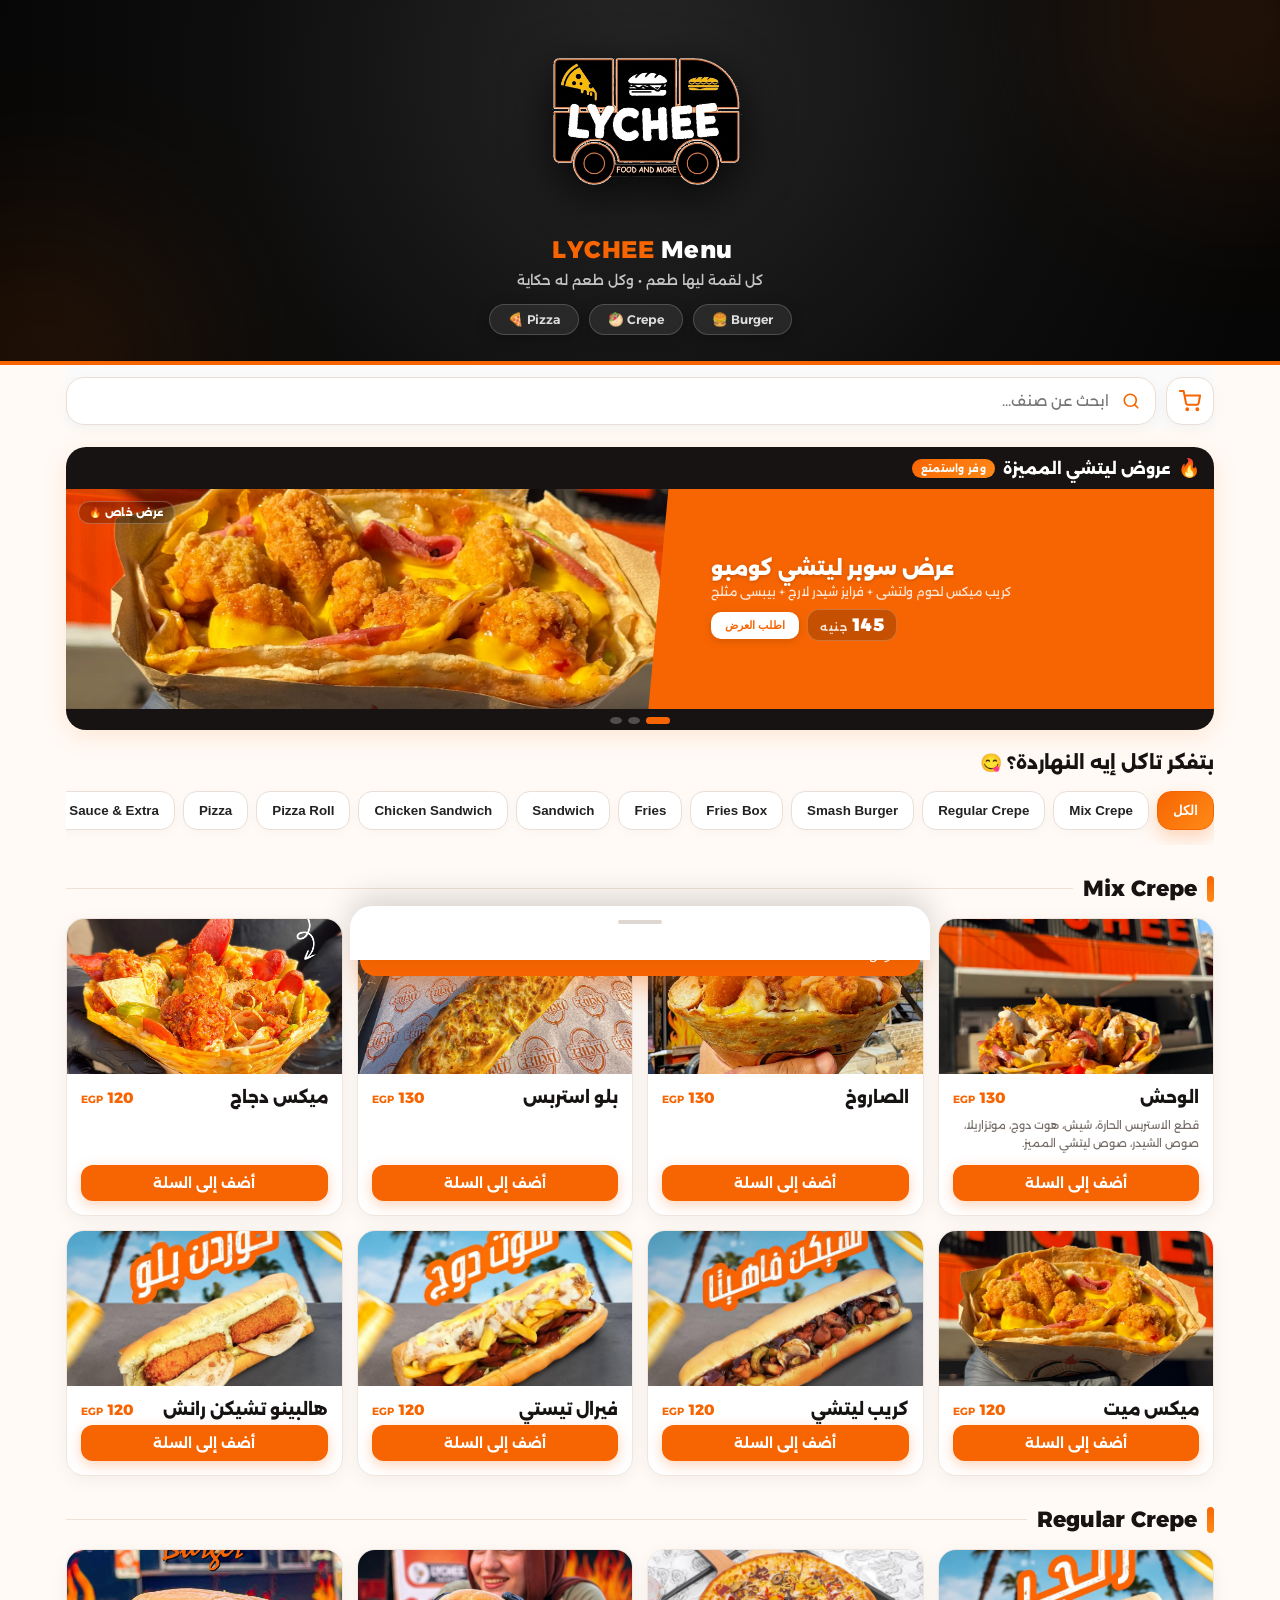
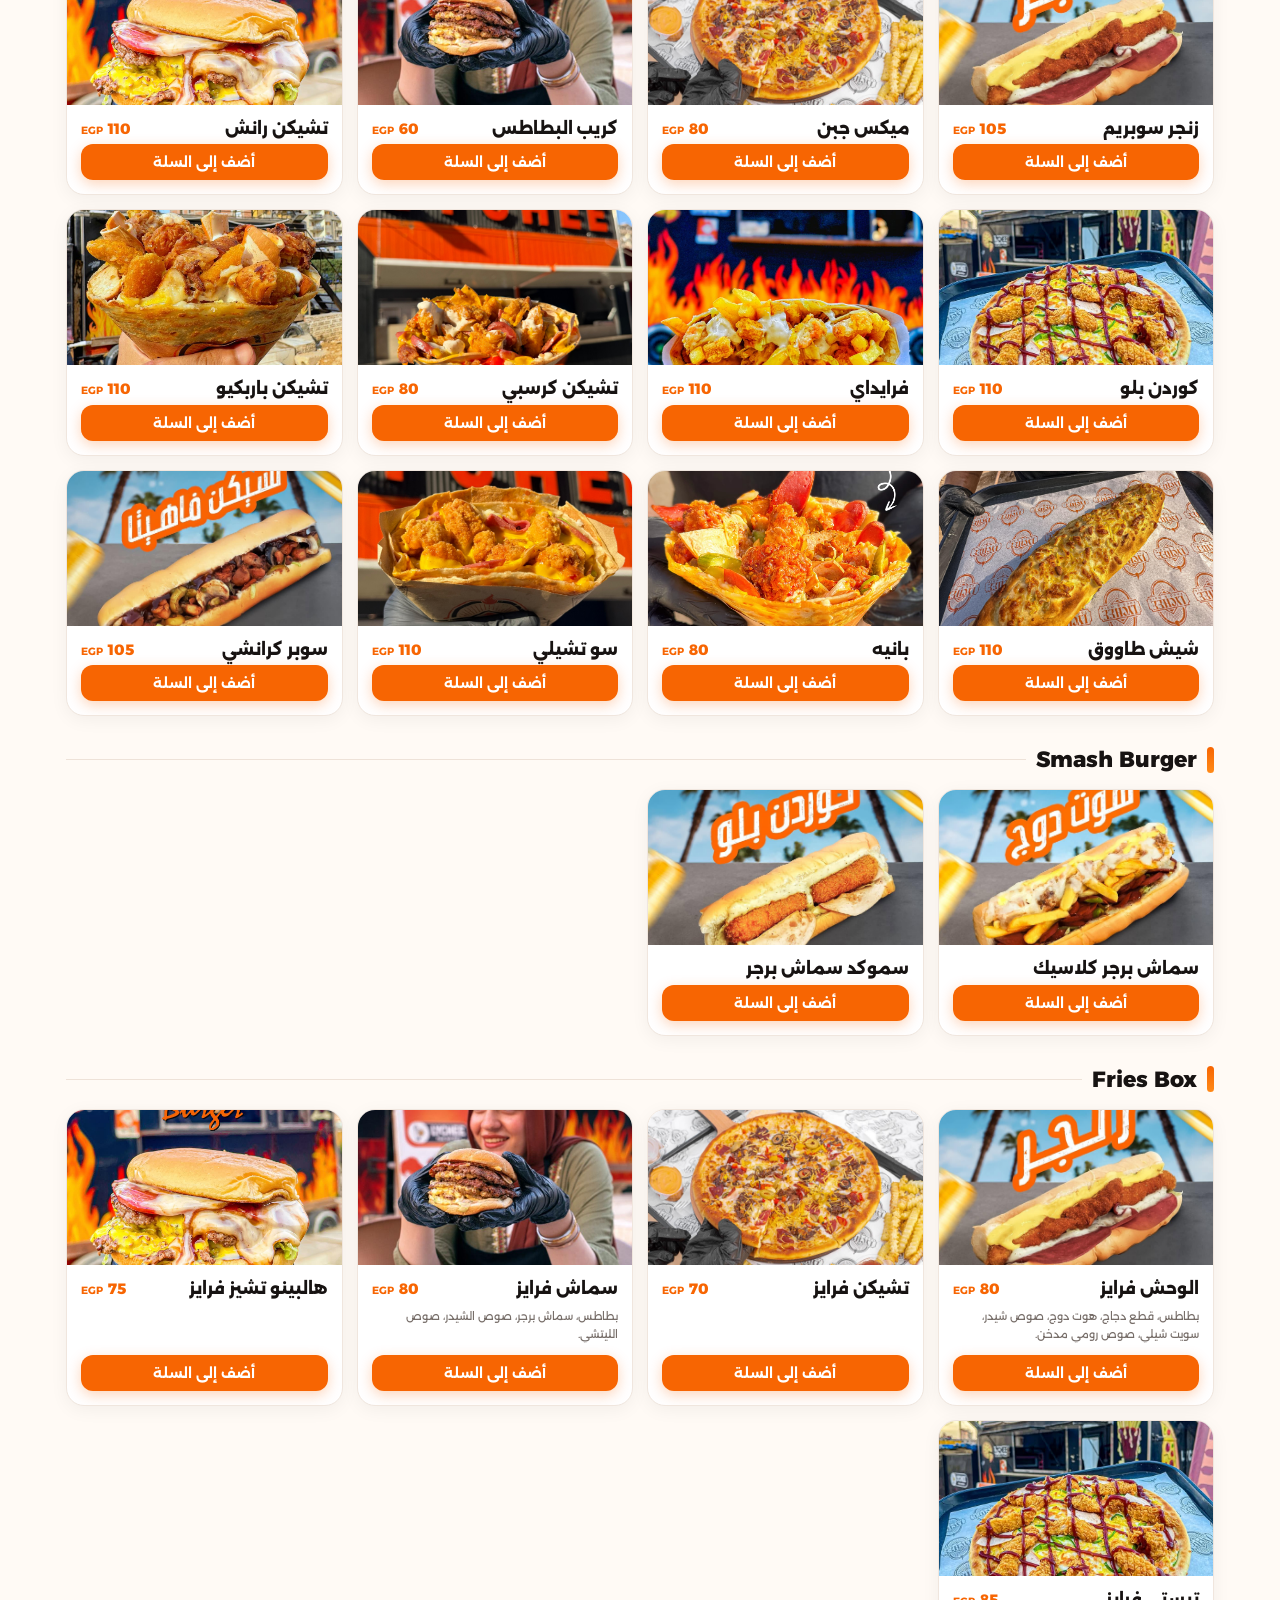
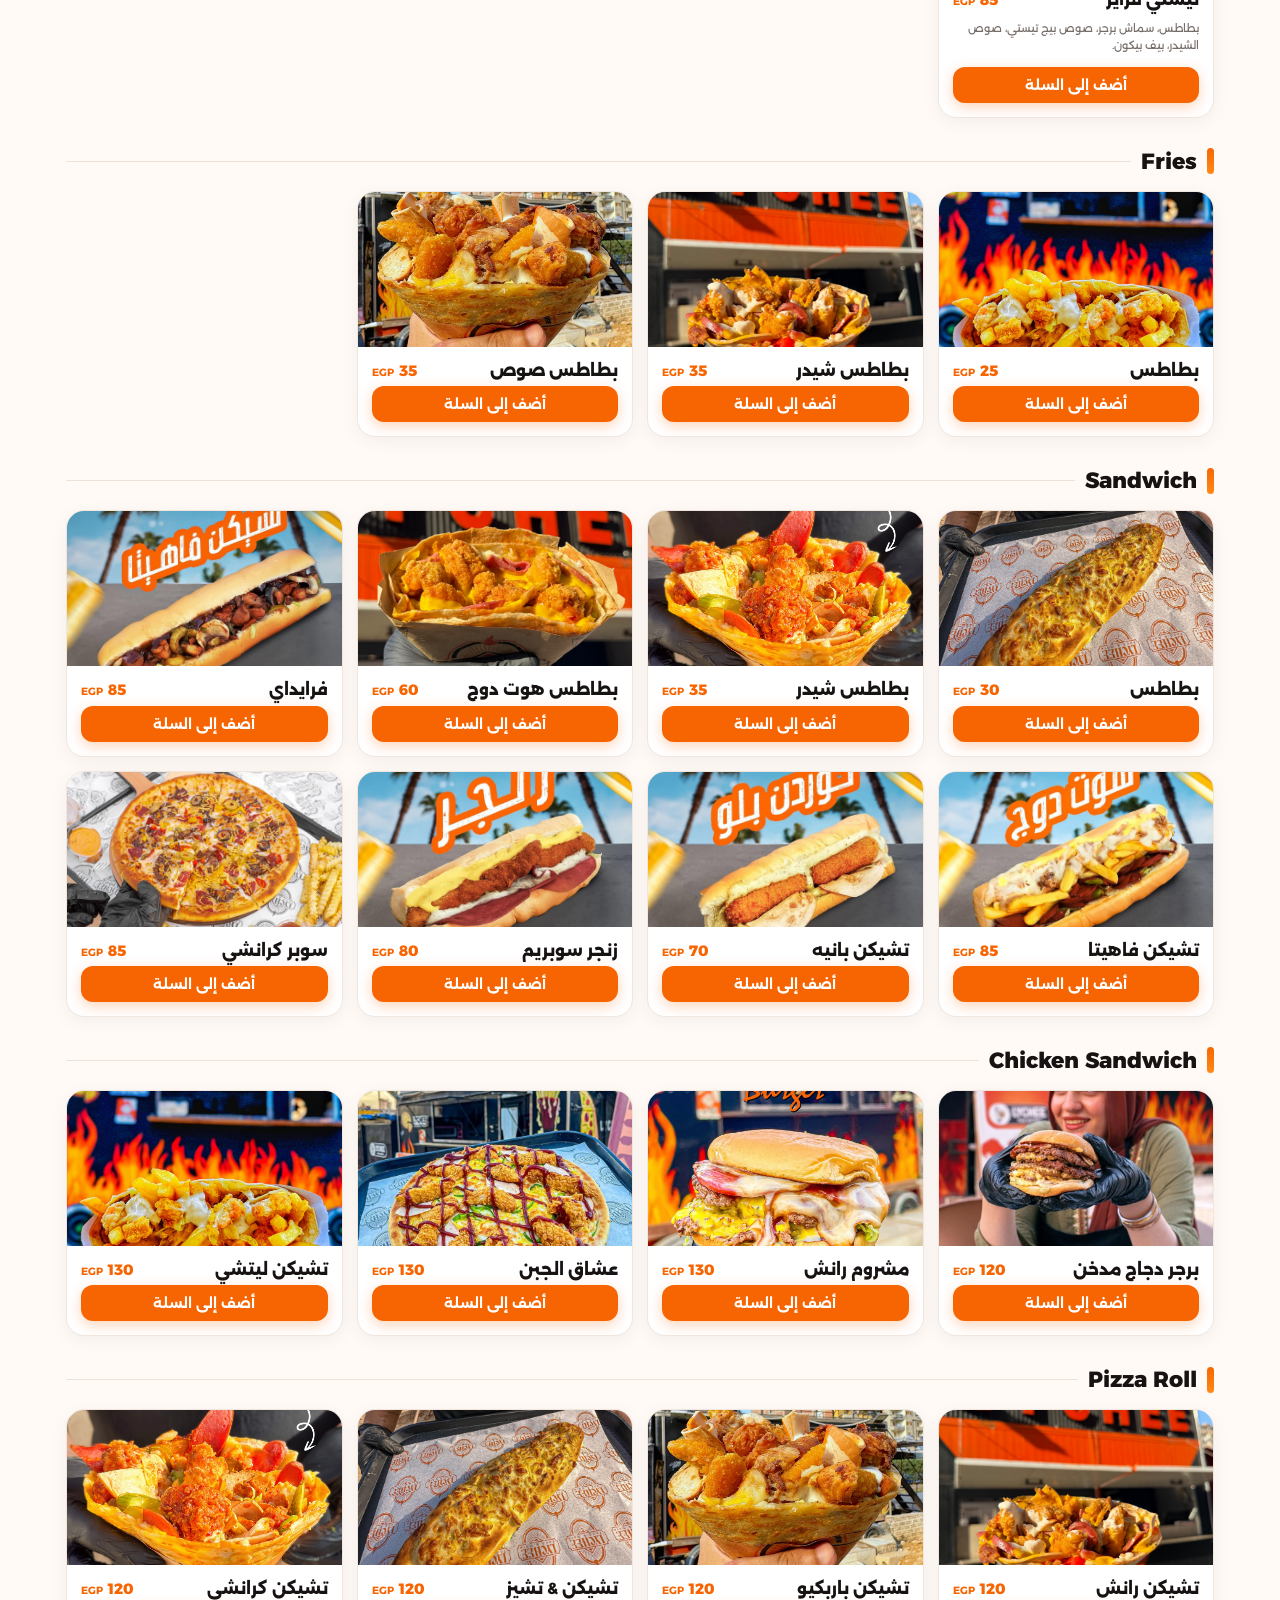
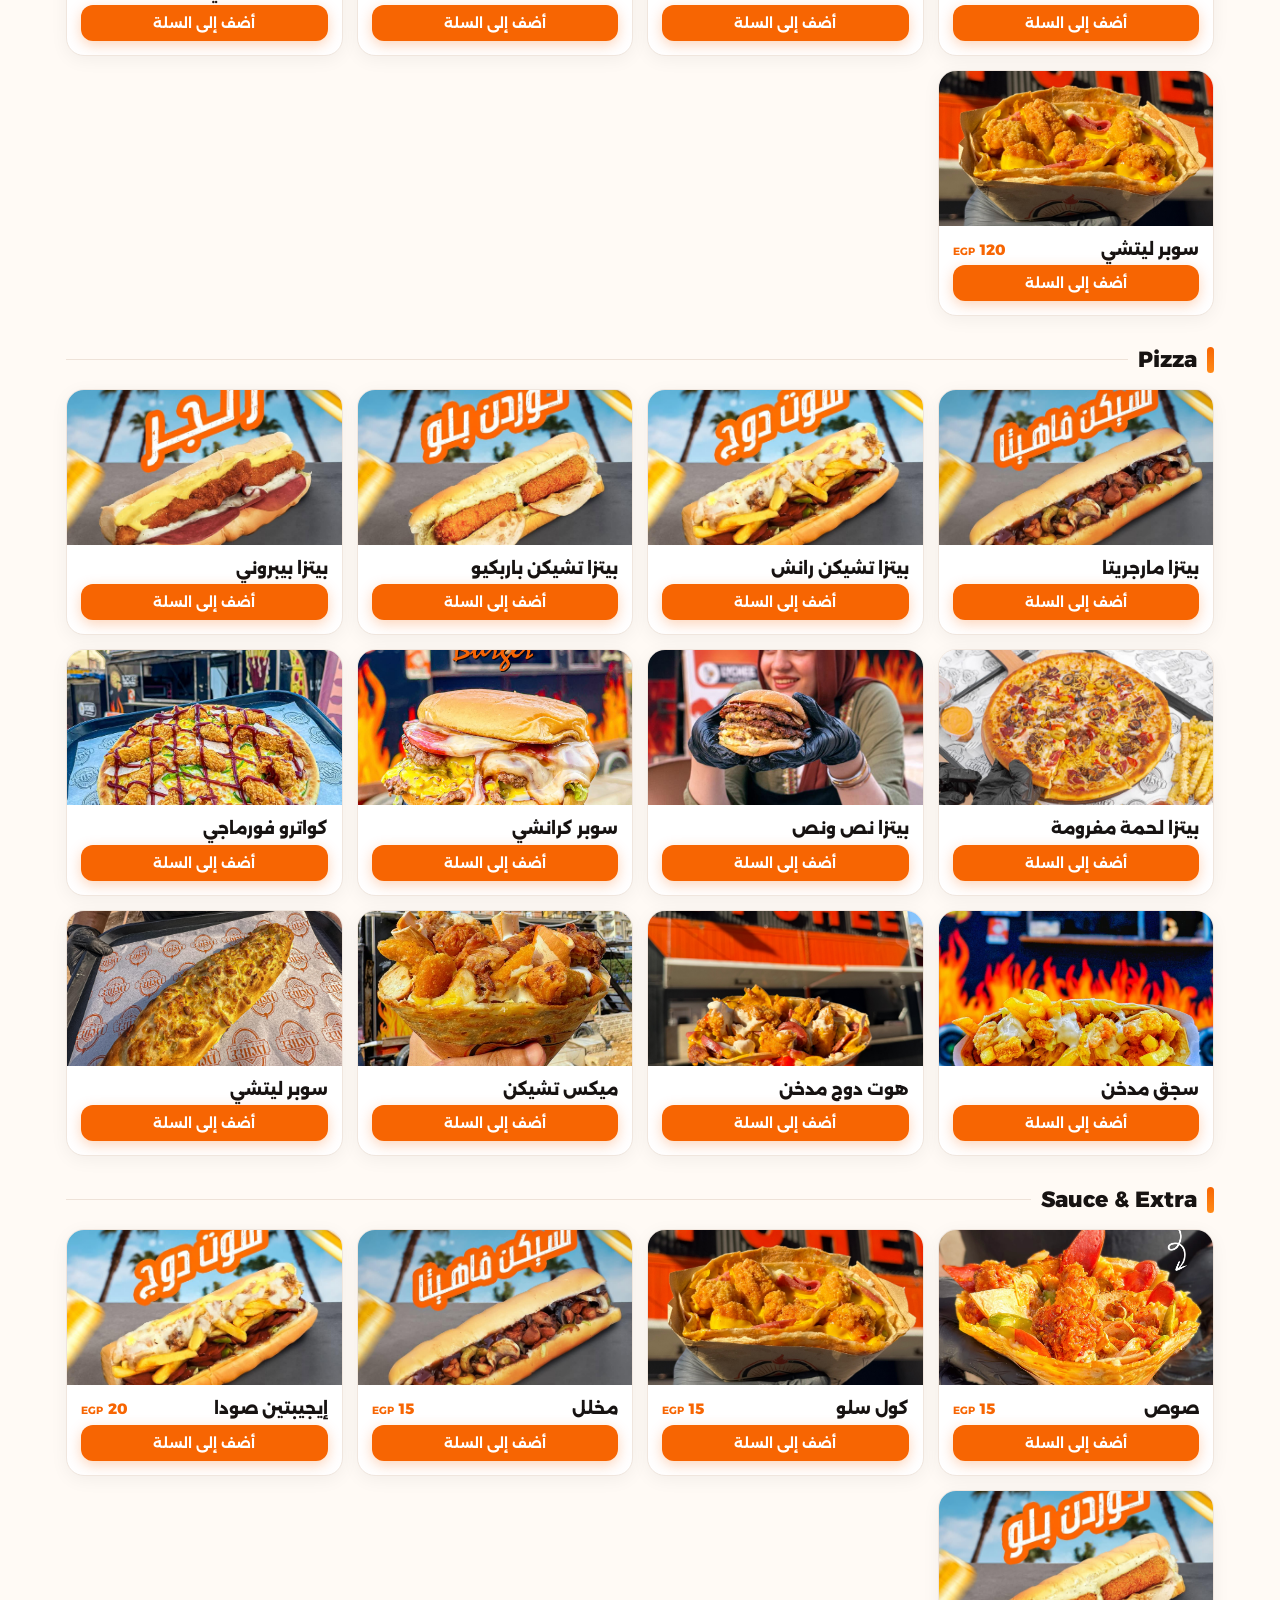
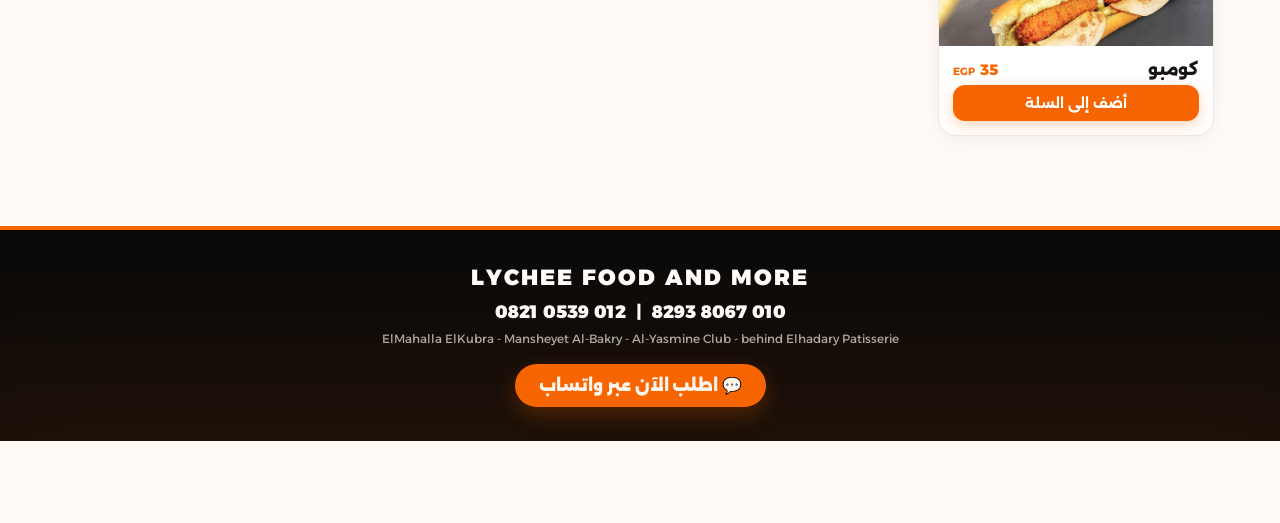
==== index.html @ 035d2bb6 "Redesign cart and remove menu QR" ====
<!DOCTYPE html>

<html dir="rtl" lang="ar">
<head>
<meta charset="utf-8"/>
<meta content="width=device-width,initial-scale=1" name="viewport"/>
<title>LYCHEE FOOD AND MORE | المنيو الإلكتروني</title>
<meta content="المنيو الإلكتروني لمطعم Lychee Food &amp; More" name="description"/>
<link href="https://fonts.googleapis.com/css2?family=Alexandria:wght@400;500;600;700;800&display=swap" rel="stylesheet"/>
<style>
:root{--orange:#f76502;--orange2:#ff8a18;--black:#0b0b0b;--cream:#fff8f1;--line:#eee2d8;--muted:#777}
*{box-sizing:border-box}html{scroll-behavior:smooth}body{margin:0;font-family:"Tajawal","Arial",sans-serif;background:linear-gradient(#fafafa,#fff8f1);color:#151515}
.hero{position:relative;overflow:hidden;background:radial-gradient(circle at 50% 20%,#262626 0,#0d0d0d 60%,#050505 100%);color:#fff;padding:26px 18px 26px;text-align:center;border-bottom:4px solid var(--orange)}
.hero:before,.hero:after{content:"";position:absolute;width:280px;height:280px;border-radius:50%;background:var(--orange);filter:blur(95px);opacity:.14;pointer-events:none}.hero:before{right:-100px;top:-120px}.hero:after{left:-100px;bottom:-140px}
.brand-logo{position:relative;z-index:1;width:min(260px,68vw);height:auto;display:block;margin:0 auto 12px;filter:drop-shadow(0 12px 24px rgba(0,0,0,0.85))}
.hero h1{position:relative;z-index:1;font-size:24px;margin:0;font-weight:800;color:#fff;font-family:"Alexandria",sans-serif;letter-spacing:.5px}
.hero h1 .brand-orange{color:var(--orange);margin-left:5px}
.hero p{position:relative;z-index:1;margin:8px 0 0;color:#c5c5c5;font-size:13.5px;font-weight:500;font-family:"Alexandria","Tajawal",sans-serif}
.hero-badges{position:relative;z-index:1;display:flex;justify-content:center;gap:10px;flex-wrap:wrap;margin-top:16px;direction:ltr}
.badge{background:rgba(255,255,255,0.08);border:1px solid rgba(255,255,255,0.18);border-radius:999px;padding:7px 18px;font-size:12.5px;font-weight:600;color:#dedede;display:inline-flex;align-items:center;gap:6px;backdrop-filter:blur(6px);box-shadow:0 4px 14px rgba(0,0,0,0.25)}
.today-question{font-size:18px;font-weight:800;color:#171312;margin:16px 0 8px;text-align:right;font-family:"Alexandria","Tajawal",sans-serif}
.wrap{max-width:1180px;margin:auto;padding:0 16px 30px}.search{position:sticky;top:0;z-index:20;padding:14px 0 8px;background:linear-gradient(#fafafa 75%,transparent)}
.search-box{position:relative}.search input{width:100%;border:1px solid #e8ddd4;background:#fff;border-radius:18px;padding:15px 50px 15px 18px;font-size:15px;outline:none;box-shadow:0 8px 25px #0000000b}.search-icon{position:absolute;right:17px;top:50%;transform:translateY(-50%);font-size:20px;color:var(--orange)}
.tabs{display:flex;gap:8px;overflow:auto;padding:9px 0 15px;scrollbar-width:none}.tabs::-webkit-scrollbar{display:none}.tabs button{border:1px solid #eadfd7;background:#fff;color:#222;border-radius:14px;padding:11px 15px;white-space:nowrap;cursor:pointer;font-weight:700;box-shadow:0 3px 12px #00000007}.tabs button.active{background:linear-gradient(135deg,var(--orange),var(--orange2));border-color:var(--orange);color:#fff;box-shadow:0 7px 18px #f7650240}

.section{margin:30px 0}.section h2{display:flex;align-items:center;gap:10px;margin:0 0 15px;font-size:23px}.section h2:before{content:"";width:7px;height:28px;border-radius:8px;background:linear-gradient(var(--orange),var(--orange2))}.section h2:after{content:"";height:1px;background:var(--line);flex:1}
.grid{display:grid;grid-template-columns:repeat(4,minmax(0,1fr));gap:14px}.card{position:relative;background:#fff;border-radius:20px;overflow:hidden;border:1px solid var(--line);box-shadow:0 7px 25px #0000000b;transition:.22s}.card:hover{transform:translateY(-4px);box-shadow:0 14px 35px #00000018}.card-img{width:100%;height:160px;object-fit:cover;display:block;background:#f2ece7}.card-body{padding:14px 14px 15px}.name{display:flex;justify-content:space-between;gap:10px;align-items:flex-start}.name h3{margin:0;font-size:17px}.en{display:block;color:var(--orange);font-size:12px;margin-top:4px;direction:ltr;text-align:right}.price{font-weight:900;color:#fff;white-space:nowrap;font-size:16px;background:var(--orange);border-radius:10px;padding:6px 9px;line-height:1}.desc{color:var(--muted);font-size:12px;line-height:1.7;margin:10px 0 0}.variants{display:flex;gap:6px;flex-wrap:wrap;margin-top:12px}.pill{background:#fff1e7;border:1px solid #ffe0c8;padding:7px 9px;border-radius:10px;font-size:11px}.pill b{color:var(--orange)}
.tag{position:absolute;top:10px;right:10px;background:#0b0b0bcc;color:#fff;border:1px solid #ffffff33;padding:6px 8px;border-radius:9px;font-size:10px}.empty{text-align:center;padding:50px;color:#888;display:none}
footer{position:relative;overflow:hidden;background:#090909;color:#fff;margin-top:30px;padding:34px 18px;text-align:center;border-top:4px solid var(--orange)}footer:before{content:"";position:absolute;inset:auto -10% -100px;height:170px;background:var(--orange);filter:blur(90px);opacity:.12}.footer-brand{font-size:22px;font-weight:900;letter-spacing:2px}.phone{font-size:18px;font-weight:900;color:#ffffff;margin-top:10px}.phone a{color:#ffffff;text-decoration:none}.phone a:hover{text-decoration:underline}.address{margin-top:8px;font-size:12px;color:#aaa}.cta{display:inline-block;margin-top:18px;background:var(--orange);color:#fff;text-decoration:none;font-weight:900;padding:12px 24px;border-radius:999px;box-shadow:0 8px 22px #f7650240}.menu-qr-wrap{margin:22px auto 14px;display:flex;justify-content:center}.qr-box{background:#171312;border:2px solid #332b26;border-radius:20px;padding:16px 20px;display:flex;flex-direction:column;align-items:center;max-width:240px;box-shadow:0 8px 24px rgba(0,0,0,0.5)}.qr-code-img{width:160px;height:160px;background:#fff;padding:8px;border-radius:14px;box-shadow:0 4px 12px rgba(0,0,0,0.3);display:block}.qr-label{font-size:13px;font-weight:700;color:#fff;margin-top:10px}.qr-download-btn{margin-top:10px;font-size:11px;font-weight:700;color:#f76502;background:#fff;border-radius:16px;padding:6px 14px;text-decoration:none;transition:.2s}.qr-download-btn:hover{background:#f76502;color:#fff}
@media(max-width:900px){.grid{grid-template-columns:repeat(3,1fr)}}@media(max-width:650px){.grid{grid-template-columns:repeat(2,1fr);gap:10px}.card-img{height:130px}.card-body{padding:11px}.name h3{font-size:15px}.price{font-size:14px}.section h2{font-size:20px}}
@media(max-width:420px){.grid{grid-template-columns:1fr 1fr}.card-img{height:120px}.wrap{padding:0 10px 25px}.tabs button{padding:10px 12px}.brand-logo{width:78vw}}
</style>
<link href="styles.css?v=9" rel="stylesheet"/>
</head>
<body>
<header class="hero">
    <!-- صورة اللوجو الرئيسية (العربية) -->
    <img alt="LYCHEE FOOD AND MORE" class="brand-logo" src="assets/lychee-logo-cutout.png"/>
    <h1 class="hero-title"><span class="brand-orange">LYCHEE</span> Menu</h1>
    <p class="hero-subtitle">كل لقمة ليها طعم • وكل طعم له حكاية</p>
    <div class="hero-badges">
        <span class="badge">🍕 Pizza</span>
        <span class="badge">🥙 Crepe</span>
        <span class="badge">🍔 Burger</span>
    </div>
</header>
<main class="wrap">
<div class="search">
  <div class="search-box">
    <input id="search" placeholder="ابحث عن صنف..." type="search"/>
    <span class="search-icon">
      <svg xmlns="http://www.w3.org/2000/svg" width="18" height="18" viewBox="0 0 24 24" fill="none" stroke="#f76502" stroke-width="2.2" stroke-linecap="round" stroke-linejoin="round">
        <circle cx="11" cy="11" r="8"></circle>
        <line x1="21" y1="21" x2="16.65" y2="16.65"></line>
      </svg>
    </span>
  </div>
  <button class="icon-button open-cart" type="button" aria-label="سلة التسوق">
    <svg xmlns="http://www.w3.org/2000/svg" width="22" height="22" viewBox="0 0 24 24" fill="none" stroke="#f76502" stroke-width="2.2" stroke-linecap="round" stroke-linejoin="round">
      <circle cx="9" cy="21" r="1"></circle>
      <circle cx="20" cy="21" r="1"></circle>
      <path d="M1 1h4l2.68 13.39a2 2 0 0 0 2 1.61h9.72a2 2 0 0 0 2-1.61L23 6H6"></path>
    </svg>
    <b class="cart-count">0</b>
  </button>
</div>
<!-- قسم العروض الحصرية والمربعات المتحركة -->
<section class="offers-section" id="offers-section">
  <div class="offers-head">
    <div class="offers-title">
      <span class="offers-flame">🔥</span>
      <h2>عروض ليتشي المميزة</h2>
      <span class="offers-badge">وفر واستمتع</span>
    </div>
  </div>
  <div class="offers-carousel" id="offers-carousel">
    <div class="offers-track" id="offers-track">
      <article class="offer-card" data-offer-id="offer-1">
        <span class="offer-card-tag">🔥 عرض خاص</span>
        <div class="offer-card-img-wrap">
          <img class="offer-card-img" src="images/WhatsApp Image 2026-09-07 at 1.42.01 AM.jpeg" alt="عرض سوبر ليتشي كومبو" loading="eager">
        </div>
        <div class="offer-card-body">
          <h3 class="offer-card-name">عرض سوبر ليتشي كومبو</h3>
          <p class="offer-card-desc">كريب ميكس لحوم ولتشي + فرايز شيدر لارج + بيبسي مثلج</p>
          <div class="offer-card-footer">
            <span class="offer-card-price">145 <small>جنيه</small></span>
            <button class="offer-card-btn" type="button">اطلب العرض</button>
          </div>
        </div>
      </article>

      <article class="offer-card" data-offer-id="offer-2">
        <span class="offer-card-tag">🔥 عرض التوفير</span>
        <div class="offer-card-img-wrap">
          <img class="offer-card-img" src="images/WhatsApp Image 2026-09-07 at 1.42.02 AM.jpeg" alt="عرض ميكس الصحاب" loading="lazy">
        </div>
        <div class="offer-card-body">
          <h3 class="offer-card-name">عرض ميكس الصحاب</h3>
          <p class="offer-card-desc">2 كريب ميكس فراخ وميت + بطاطس عائلية تشيز + 2 صوص خاص</p>
          <div class="offer-card-footer">
            <span class="offer-card-price">235 <small>جنيه</small></span>
            <button class="offer-card-btn" type="button">اطلب العرض</button>
          </div>
        </div>
      </article>

      <article class="offer-card" data-offer-id="offer-3">
        <span class="offer-card-tag">🔥 أقوى عرض</span>
        <div class="offer-card-img-wrap">
          <img class="offer-card-img" src="images/WhatsApp Image 2026-09-07 at 1.42.03 AM.jpeg" alt="عرض سماش &amp; كرانشي" loading="lazy">
        </div>
        <div class="offer-card-body">
          <h3 class="offer-card-name">عرض سماش &amp; كرانشي</h3>
          <p class="offer-card-desc">ساندوتش سماش برجر دبل + ساندوتش سوبر كرانشي + بطاطس وبيبسي</p>
          <div class="offer-card-footer">
            <span class="offer-card-price">175 <small>جنيه</small></span>
            <button class="offer-card-btn" type="button">اطلب العرض</button>
          </div>
        </div>
      </article>
    </div>
  </div>
  <div class="offers-dots" id="offers-dots">
    <button type="button" class="offers-dot active" aria-label="العرض 1"></button>
    <button type="button" class="offers-dot" aria-label="العرض 2"></button>
    <button type="button" class="offers-dot" aria-label="العرض 3"></button>
  </div>
</section>
<div class="today-question">بتفكر تاكل إيه النهاردة؟ 😋</div>
<div class="tabs" id="tabs">
<button class="active" data-cat="all">الكل</button>
<button data-cat="mix">Mix Crepe</button>
<button data-cat="regular">Regular Crepe</button>
<button data-cat="smash">Smash Burger</button>
<button data-cat="box">Fries Box</button>
<button data-cat="fries">Fries</button>
<button data-cat="sandwich">Sandwich</button>
<button data-cat="chicken-sandwich">Chicken Sandwich</button>
<button data-cat="pizza-roll">Pizza Roll</button>
<button data-cat="pizza">Pizza</button>
<button data-cat="extra">Sauce &amp; Extra</button>
</div>
<div id="menu">
<section class="section" data-section="mix">
<h2>Mix Crepe</h2><div class="grid">
<article class="card" data-search="الوحش the monster"><div class="card-body"><div class="name"><div><h3>الوحش</h3><span class="en">The monster</span></div><span class="price">130</span></div><p class="desc">قطع الاستربس الحارة، شيش، هوت دوج، موتزاريلا، صوص الشيدر، صوص ليتشي المميز.</p></div><span class="tag">Signature</span></article>
<article class="card" data-search="الصاروخ the rocket"><div class="card-body"><div class="name"><div><h3>الصاروخ</h3><span class="en">The rocket</span></div><span class="price">130</span></div></div><span class="tag">Signature</span></article>
<article class="card" data-search="بلو استربس blue strips"><div class="card-body"><div class="name"><div><h3>بلو استربس</h3><span class="en">Blue strips</span></div><span class="price">130</span></div></div><span class="tag">Signature</span></article>
<article class="card" data-search="ميكس دجاج mix chicken"><div class="card-body"><div class="name"><div><h3>ميكس دجاج</h3><span class="en">Mix Chicken</span></div><span class="price">120</span></div></div><span class="tag">Signature</span></article>
<article class="card" data-search="ميكس ميت meat mix"><div class="card-body"><div class="name"><div><h3>ميكس ميت</h3><span class="en">Meat mix</span></div><span class="price">120</span></div></div><span class="tag">Signature</span></article>
<article class="card" data-search="كريب ليتشي lychee crepe"><div class="card-body"><div class="name"><div><h3>كريب ليتشي</h3><span class="en">Lychee crepe</span></div><span class="price">120</span></div></div><span class="tag">Signature</span></article>
<article class="card" data-search="فيرال تيستي viral testy"><div class="card-body"><div class="name"><div><h3>فيرال تيستي</h3><span class="en">Viral testy</span></div><span class="price">120</span></div></div><span class="tag">Signature</span></article>
<article class="card" data-search="هالبينو تشيكن رانش jalapino chicken ranch"><div class="card-body"><div class="name"><div><h3>هالبينو تشيكن رانش</h3><span class="en">Halapino chicken ranch</span></div><span class="price">120</span></div></div><span class="tag">Signature</span></article>
</div>
</section>
<section class="section" data-section="regular">
<h2>Regular Crepe</h2><div class="grid">
<article class="card" data-search="زنجر سوبريم zinger supreme"><div class="card-body"><div class="name"><div><h3>زنجر سوبريم</h3><span class="en">Zinger supreme</span></div><span class="price">105</span></div></div><span class="tag">Crepe</span></article>
<article class="card" data-search="ميكس جبن mix cheese"><div class="card-body"><div class="name"><div><h3>ميكس جبن</h3><span class="en">Mix cheese</span></div><span class="price">80</span></div></div><span class="tag">Crepe</span></article>
<article class="card" data-search="كريب البطاطس fries crepe"><div class="card-body"><div class="name"><div><h3>كريب البطاطس</h3><span class="en">Fries crepe</span></div><span class="price">60</span></div></div><span class="tag">Crepe</span></article>
<article class="card" data-search="تشيكن رانش chicken ranch"><div class="card-body"><div class="name"><div><h3>تشيكن رانش</h3><span class="en">Chicken ranch</span></div><span class="price">110</span></div></div><span class="tag">Crepe</span></article>
<article class="card" data-search="كوردن بلو cordon bleu"><div class="card-body"><div class="name"><div><h3>كوردن بلو</h3><span class="en">Cordon bleu</span></div><span class="price">110</span></div></div><span class="tag">Crepe</span></article>
<article class="card" data-search="فرايداي friday"><div class="card-body"><div class="name"><div><h3>فرايداي</h3><span class="en">Friday</span></div><span class="price">110</span></div></div><span class="tag">Crepe</span></article>
<article class="card" data-search="تشيكن كرسبي chicken crispy"><div class="card-body"><div class="name"><div><h3>تشيكن كرسبي</h3><span class="en">Chicken crispy</span></div><span class="price">80</span></div></div><span class="tag">Crepe</span></article>
<article class="card" data-search="تشيكن باربكيو chicken bbq"><div class="card-body"><div class="name"><div><h3>تشيكن باربكيو</h3><span class="en">Chicken BBQ</span></div><span class="price">110</span></div></div><span class="tag">Crepe</span></article>
<article class="card" data-search="شيش طاووق shish tawak"><div class="card-body"><div class="name"><div><h3>شيش طاووق</h3><span class="en">Shish tawak</span></div><span class="price">110</span></div></div><span class="tag">Crepe</span></article>
<article class="card" data-search="بانيه chicken bane"><div class="card-body"><div class="name"><div><h3>بانيه</h3><span class="en">Chicken bane</span></div><span class="price">80</span></div></div><span class="tag">Crepe</span></article>
<article class="card" data-search="سو تشيلي chicken sweet chili"><div class="card-body"><div class="name"><div><h3>سو تشيلي</h3><span class="en">Chicken sweet chili</span></div><span class="price">110</span></div></div><span class="tag">Crepe</span></article>
<article class="card" data-search="سوبر كرانشي super crunchy"><div class="card-body"><div class="name"><div><h3>سوبر كرانشي</h3><span class="en">Super Crunchy</span></div><span class="price">105</span></div></div><span class="tag">Crepe</span></article>
</div>
</section>
<section class="section" data-section="smash">
<h2>Smash Burger</h2><div class="grid">
<article class="card" data-search="سماش برجر كلاسيك classic smash burger"><div class="card-body"><div class="name"><div><h3>سماش برجر كلاسيك</h3><span class="en">Classic Smash Burger</span></div></div><div class="variants"><span class="pill">Single <b>115</b></span><span class="pill">Double <b>140</b></span><span class="pill">Triple <b>165</b></span><span class="pill">Quatro <b>190</b></span></div></div><span class="tag">Smash</span></article>
<article class="card" data-search="سماك سماش برجر smoked smash burger"><div class="card-body"><div class="name"><div><h3>سموكد سماش برجر</h3><span class="en">Smoked Smash Burger</span></div></div><div class="variants"><span class="pill">Single <b>120</b></span><span class="pill">Double <b>145</b></span><span class="pill">Triple <b>170</b></span><span class="pill">Quatro <b>195</b></span></div></div><span class="tag">Smash</span></article>
</div>
</section>
<section class="section" data-section="box">
<h2>Fries Box</h2><div class="grid">
<article class="card" data-search="الوحش فرايز monster fries"><div class="card-body"><div class="name"><div><h3>الوحش فرايز</h3><span class="en">Monster fries</span></div><span class="price">80</span></div><p class="desc">بطاطس، قطع دجاج، هوت دوج، صوص شيدر، سويت شيلي، صوص رومي مدخن.</p></div><span class="tag">Box</span></article>
<article class="card" data-search="تشيكن فرايز chicken fries"><div class="card-body"><div class="name"><div><h3>تشيكن فرايز</h3><span class="en">Chicken fries</span></div><span class="price">70</span></div></div><span class="tag">Box</span></article>
<article class="card" data-search="سماش فرايز smash fries"><div class="card-body"><div class="name"><div><h3>سماش فرايز</h3><span class="en">Smash fries</span></div><span class="price">80</span></div><p class="desc">بطاطس، سماش برجر، صوص الشيدر، صوص الليتشي.</p></div><span class="tag">Box</span></article>
<article class="card" data-search="هالبينو تشيز فرايز jalapeno cheesy fries"><div class="card-body"><div class="name"><div><h3>هالبينو تشيز فرايز</h3><span class="en">Jalapeno cheesy fries</span></div><span class="price">75</span></div></div><span class="tag">Box</span></article>
<article class="card" data-search="تيستي فرايز testy fries"><div class="card-body"><div class="name"><div><h3>تيستي فرايز</h3><span class="en">Testy fries</span></div><span class="price">85</span></div><p class="desc">بطاطس، سماش برجر، صوص بيج تيستي، صوص الشيدر، بيف بيكون.</p></div><span class="tag">Box</span></article>
</div>
</section>
<section class="section" data-section="fries">
<h2>Fries</h2><div class="grid">
<article class="card" data-search="بطاطس fries classic"><div class="card-body"><div class="name"><div><h3>بطاطس</h3><span class="en">Fries Classic</span></div><span class="price">25</span></div></div><span class="tag">Fries</span></article>
<article class="card" data-search="بطاطس شيدر fries cheddar"><div class="card-body"><div class="name"><div><h3>بطاطس شيدر</h3><span class="en">Fries cheddar</span></div><span class="price">35</span></div></div><span class="tag">Fries</span></article>
<article class="card" data-search="بطاطس صوص fries sauce"><div class="card-body"><div class="name"><div><h3>بطاطس صوص</h3><span class="en">Fries sauce</span></div><span class="price">35</span></div></div><span class="tag">Fries</span></article>
</div>
</section>
<section class="section" data-section="sandwich">
<h2>Sandwich</h2><div class="grid">
<article class="card" data-search="بطاطس fries"><div class="card-body"><div class="name"><div><h3>بطاطس</h3><span class="en">Fries</span></div><span class="price">30</span></div></div><span class="tag">Sandwich</span></article>
<article class="card" data-search="بطاطس شيدر cheese fries"><div class="card-body"><div class="name"><div><h3>بطاطس شيدر</h3><span class="en">Cheese Fries</span></div><span class="price">35</span></div></div><span class="tag">Sandwich</span></article>
<article class="card" data-search="بطاطس هوت دوج hot dog fries"><div class="card-body"><div class="name"><div><h3>بطاطس هوت دوج</h3><span class="en">Hot Dog Fries</span></div><span class="price">60</span></div></div><span class="tag">Sandwich</span></article>
<article class="card" data-search="فرايداي friday"><div class="card-body"><div class="name"><div><h3>فرايداي</h3><span class="en">Friday</span></div><span class="price">85</span></div></div><span class="tag">Sandwich</span></article>
<article class="card" data-search="تشيكن فاهيتا chicken fajita"><div class="card-body"><div class="name"><div><h3>تشيكن فاهيتا</h3><span class="en">Chicken Fajita</span></div><span class="price">85</span></div></div><span class="tag">Sandwich</span></article>
<article class="card" data-search="تشيكن بانيه chicken pane"><div class="card-body"><div class="name"><div><h3>تشيكن بانيه</h3><span class="en">Chicken Pane</span></div><span class="price">70</span></div></div><span class="tag">Sandwich</span></article>
<article class="card" data-search="زنجر سوبريم zinger supreme"><div class="card-body"><div class="name"><div><h3>زنجر سوبريم</h3><span class="en">Zingar Supreme</span></div><span class="price">80</span></div></div><span class="tag">Sandwich</span></article>
<article class="card" data-search="سوبر كرانشي super crunchy"><div class="card-body"><div class="name"><div><h3>سوبر كرانشي</h3><span class="en">Super Crunchy</span></div><span class="price">85</span></div></div><span class="tag">Sandwich</span></article>
</div>
</section>
<section class="section" data-section="chicken-sandwich">
<h2>Chicken Sandwich</h2><div class="grid">
<article class="card" data-search="برجر دجاج مدخن smoked chicken burger"><div class="card-body"><div class="name"><div><h3>برجر دجاج مدخن</h3><span class="en">Smoked Chicken Burger</span></div><span class="price">120</span></div></div><span class="tag">Chicken</span></article>
<article class="card" data-search="مشروم رانش ranch mushroom"><div class="card-body"><div class="name"><div><h3>مشروم رانش</h3><span class="en">Ranch Mushroom</span></div><span class="price">130</span></div></div><span class="tag">Chicken</span></article>
<article class="card" data-search="عشاق الجبن cheesy lovers"><div class="card-body"><div class="name"><div><h3>عشاق الجبن</h3><span class="en">Cheesy Lovers</span></div><span class="price">130</span></div></div><span class="tag">Chicken</span></article>
<article class="card" data-search="تشيكن ليتشي chicken lychee"><div class="card-body"><div class="name"><div><h3>تشيكن ليتشي</h3><span class="en">Chicken Lychee</span></div><span class="price">130</span></div></div><span class="tag">Chicken</span></article>
</div>
</section>
<section class="section" data-section="pizza-roll">
<h2>Pizza Roll</h2><div class="grid">
<article class="card" data-search="تشيكن رانش chicken ranch"><div class="card-body"><div class="name"><div><h3>تشيكن رانش</h3><span class="en">Chicken Ranch</span></div><span class="price">120</span></div></div><span class="tag">Roll</span></article>
<article class="card" data-search="تشيكن باربكيو chicken bbq"><div class="card-body"><div class="name"><div><h3>تشيكن باربكيو</h3><span class="en">Chicken BBQ</span></div><span class="price">120</span></div></div><span class="tag">Roll</span></article>
<article class="card" data-search="تشيكن تشيز chicken cheese"><div class="card-body"><div class="name"><div><h3>تشيكن &amp; تشيز</h3><span class="en">Chicken &amp; Cheese</span></div><span class="price">120</span></div></div><span class="tag">Roll</span></article>
<article class="card" data-search="تشيكن كرانشي chicken crunchy"><div class="card-body"><div class="name"><div><h3>تشيكن كرانشي</h3><span class="en">Chicken Crunchy</span></div><span class="price">120</span></div></div><span class="tag">Roll</span></article>
<article class="card" data-search="سوبر ليتشي super lychee"><div class="card-body"><div class="name"><div><h3>سوبر ليتشي</h3><span class="en">Super Lychee</span></div><span class="price">120</span></div></div><span class="tag">Roll</span></article>
</div>
</section>
<section class="section" data-section="pizza">
<h2>Pizza</h2><div class="grid">
<article class="card" data-search="بيتزا مارجريتا pizza margarita"><div class="card-body"><div class="name"><div><h3>بيتزا مارجريتا</h3><span class="en">Pizza Margarita</span></div></div><div class="variants"><span class="pill">M <b>145</b></span><span class="pill">L <b>165</b></span></div></div><span class="tag">Pizza</span></article>
<article class="card" data-search="بيتزا تشيكن رانش pizza chicken ranch"><div class="card-body"><div class="name"><div><h3>بيتزا تشيكن رانش</h3><span class="en">Pizza Chicken Ranch</span></div></div><div class="variants"><span class="pill">M <b>160</b></span><span class="pill">L <b>185</b></span></div></div><span class="tag">Pizza</span></article>
<article class="card" data-search="بيتزا تشيكن باربكيو pizza chicken bbq"><div class="card-body"><div class="name"><div><h3>بيتزا تشيكن باربكيو</h3><span class="en">Pizza Chicken BBQ</span></div></div><div class="variants"><span class="pill">M <b>165</b></span><span class="pill">L <b>190</b></span></div></div><span class="tag">Pizza</span></article>
<article class="card" data-search="بيتزا بيبروني pizza pepperoni"><div class="card-body"><div class="name"><div><h3>بيتزا بيبروني</h3><span class="en">Pizza Pepperoni</span></div></div><div class="variants"><span class="pill">M <b>165</b></span><span class="pill">L <b>185</b></span></div></div><span class="tag">Pizza</span></article>
<article class="card" data-search="بيتزا لحمة مفرومة ground beef pizza"><div class="card-body"><div class="name"><div><h3>بيتزا لحمة مفرومة</h3><span class="en">Ground Beef Pizza</span></div></div><div class="variants"><span class="pill">M <b>160</b></span><span class="pill">L <b>190</b></span></div></div><span class="tag">Pizza</span></article>
<article class="card" data-search="بيتزا نص ونص half and half"><div class="card-body"><div class="name"><div><h3>بيتزا نص ونص</h3><span class="en">Half &amp; Half</span></div></div><div class="variants"><span class="pill">M <b>175</b></span><span class="pill">L <b>200</b></span></div></div><span class="tag">Pizza</span></article>
<article class="card" data-search="سوبر كرانشي super crunchy"><div class="card-body"><div class="name"><div><h3>سوبر كرانشي</h3><span class="en">Super Crunchy</span></div></div><div class="variants"><span class="pill">M <b>170</b></span><span class="pill">L <b>200</b></span></div></div><span class="tag">Pizza</span></article>
<article class="card" data-search="كواترو فورماجي quattro formaggi"><div class="card-body"><div class="name"><div><h3>كواترو فورماجي</h3><span class="en">Quattro Formaggi</span></div></div><div class="variants"><span class="pill">M <b>175</b></span><span class="pill">L <b>200</b></span></div></div><span class="tag">Pizza</span></article>
<article class="card" data-search="سجق مدخن smoked sausage"><div class="card-body"><div class="name"><div><h3>سجق مدخن</h3><span class="en">Smoked Sausage</span></div></div><div class="variants"><span class="pill">M <b>165</b></span><span class="pill">L <b>185</b></span></div></div><span class="tag">Pizza</span></article>
<article class="card" data-search="هوت دوج مدخن hot dog smokey"><div class="card-body"><div class="name"><div><h3>هوت دوج مدخن</h3><span class="en">Hot Dog Smokey</span></div></div><div class="variants"><span class="pill">M <b>155</b></span><span class="pill">L <b>180</b></span></div></div><span class="tag">Pizza</span></article>
<article class="card" data-search="ميكس تشيكن mix chicken"><div class="card-body"><div class="name"><div><h3>ميكس تشيكن</h3><span class="en">Mix Chicken</span></div></div><div class="variants"><span class="pill">M <b>160</b></span><span class="pill">L <b>200</b></span></div></div><span class="tag">Pizza</span></article>
<article class="card" data-search="سوبر ليتشي super lychee"><div class="card-body"><div class="name"><div><h3>سوبر ليتشي</h3><span class="en">Super Lychee</span></div></div><div class="variants"><span class="pill">M <b>170</b></span><span class="pill">L <b>200</b></span></div></div><span class="tag">Pizza</span></article>
</div>
</section>
<section class="section" data-section="extra">
<h2>Sauce &amp; Extra</h2><div class="grid">
<article class="card" data-search="صوص sauce ranch"><div class="card-body"><div class="name"><div><h3>صوص</h3><span class="en">Sauce</span></div><span class="price">15</span></div></div><span class="tag">Extra</span></article>
<article class="card" data-search="كول سلو coleslaw"><div class="card-body"><div class="name"><div><h3>كول سلو</h3><span class="en">Coleslaw</span></div><span class="price">15</span></div></div><span class="tag">Extra</span></article>
<article class="card" data-search="مخلل pickle"><div class="card-body"><div class="name"><div><h3>مخلل</h3><span class="en">Pickle</span></div><span class="price">15</span></div></div><span class="tag">Extra</span></article>
<article class="card" data-search="صودا مصرية egyptian soda"><div class="card-body"><div class="name"><div><h3>إيجيبتين صودا</h3><span class="en">Egyptian Soda</span></div><span class="price">20</span></div></div><span class="tag">Extra</span></article>
<article class="card" data-search="كومبو combo"><div class="card-body"><div class="name"><div><h3>كومبو</h3><span class="en">Combo</span></div><span class="price">35</span></div></div><span class="tag">Extra</span></article>
</div>
</section>
</div>
<div class="empty" id="empty">لا توجد أصناف مطابقة للبحث.</div>
</main>
<footer>
  <div class="footer-brand">LYCHEE FOOD AND MORE</div>
  <div class="phone"><a href="tel:01080678293">010 8067 8293</a> &nbsp;|&nbsp; <a href="tel:01205390821">012 0539 0821</a></div>
  <div class="address">ElMahalla ElKubra - Mansheyet Al-Bakry - Al-Yasmine Club - behind Elhadary Patisserie</div>
  
  <a class="cta" href="https://wa.me/201080678293" rel="noopener" target="_blank">💬 اطلب الآن عبر واتساب</a>
</footer>
<script>
const buttons=[...document.querySelectorAll('.tabs button')];
const sections=[...document.querySelectorAll('.section')];
const cards=[...document.querySelectorAll('.card')];
const search=document.getElementById('search'), empty=document.getElementById('empty');
let cat='all';

// قائمة صور الواتساب الخاصة بوجبات المنيو
const userImages = [
  "[data-uri]",
  "[data-uri]",
  "[data-uri]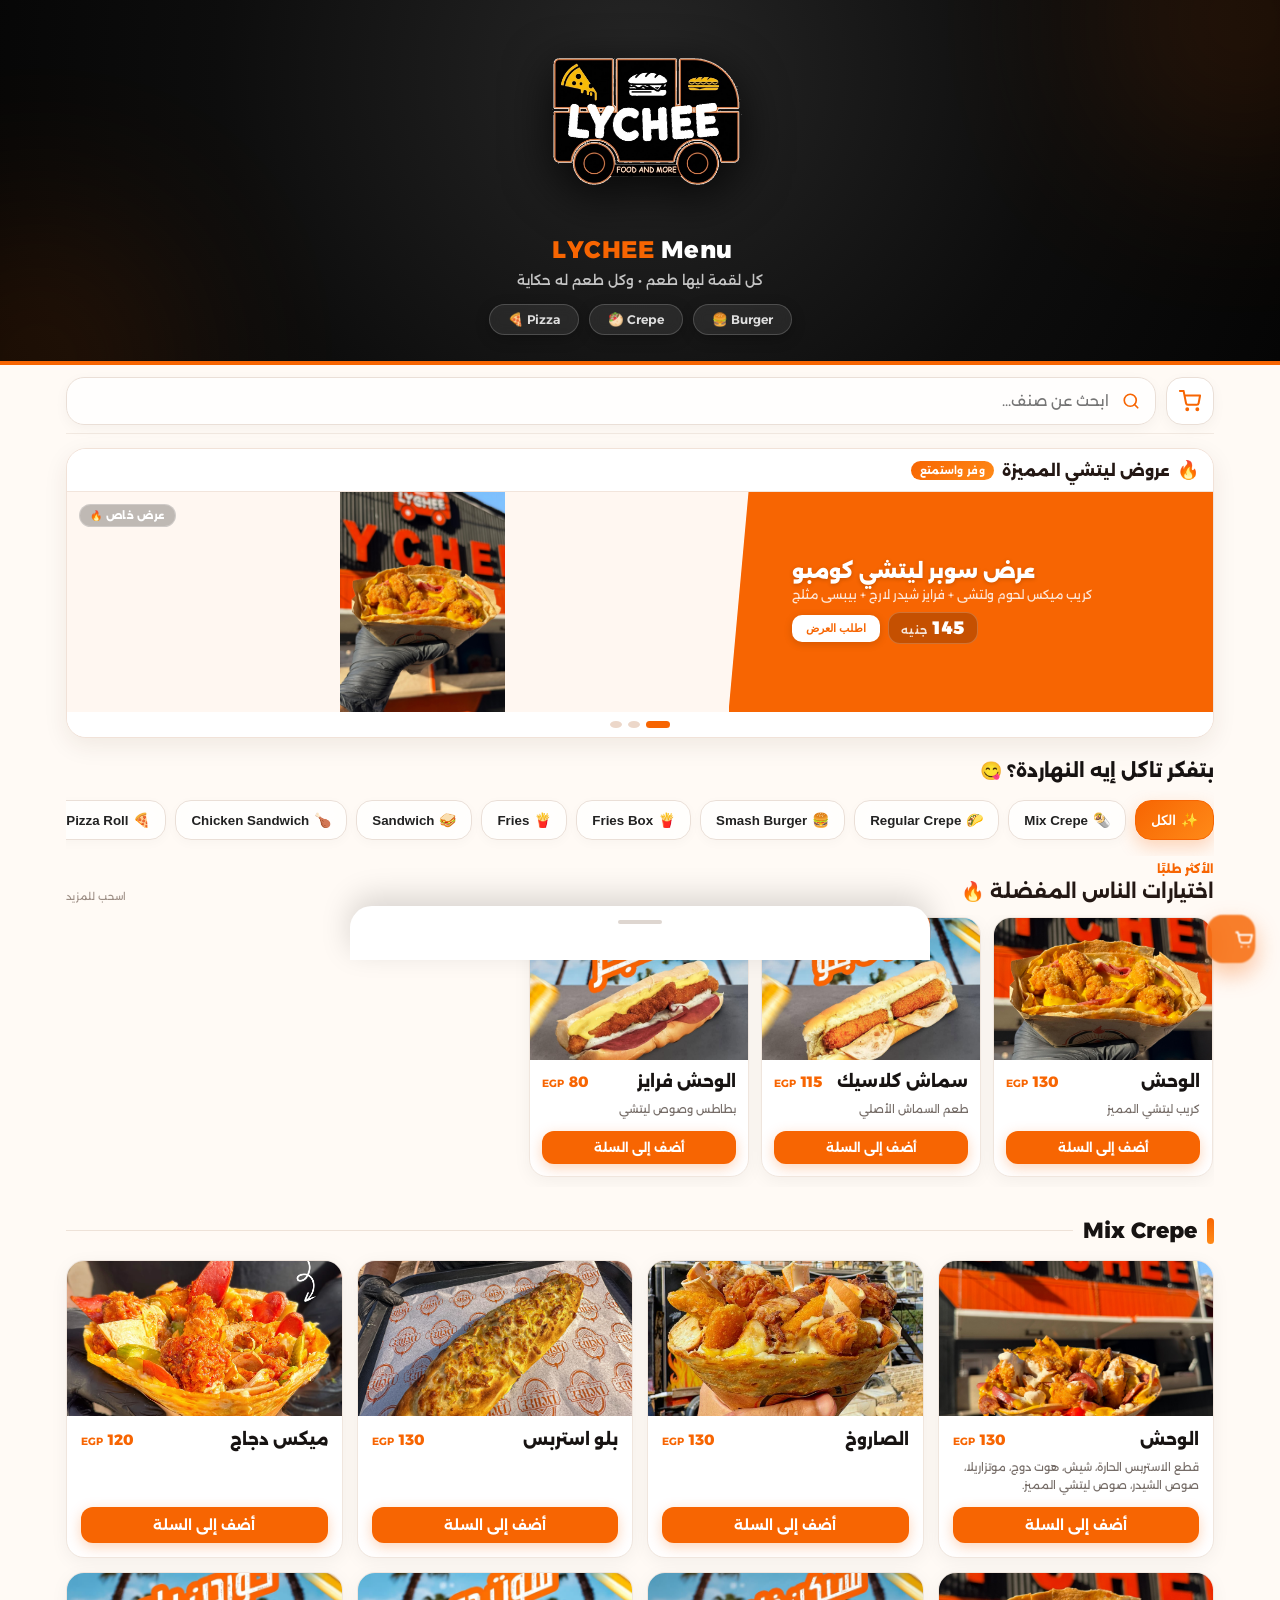
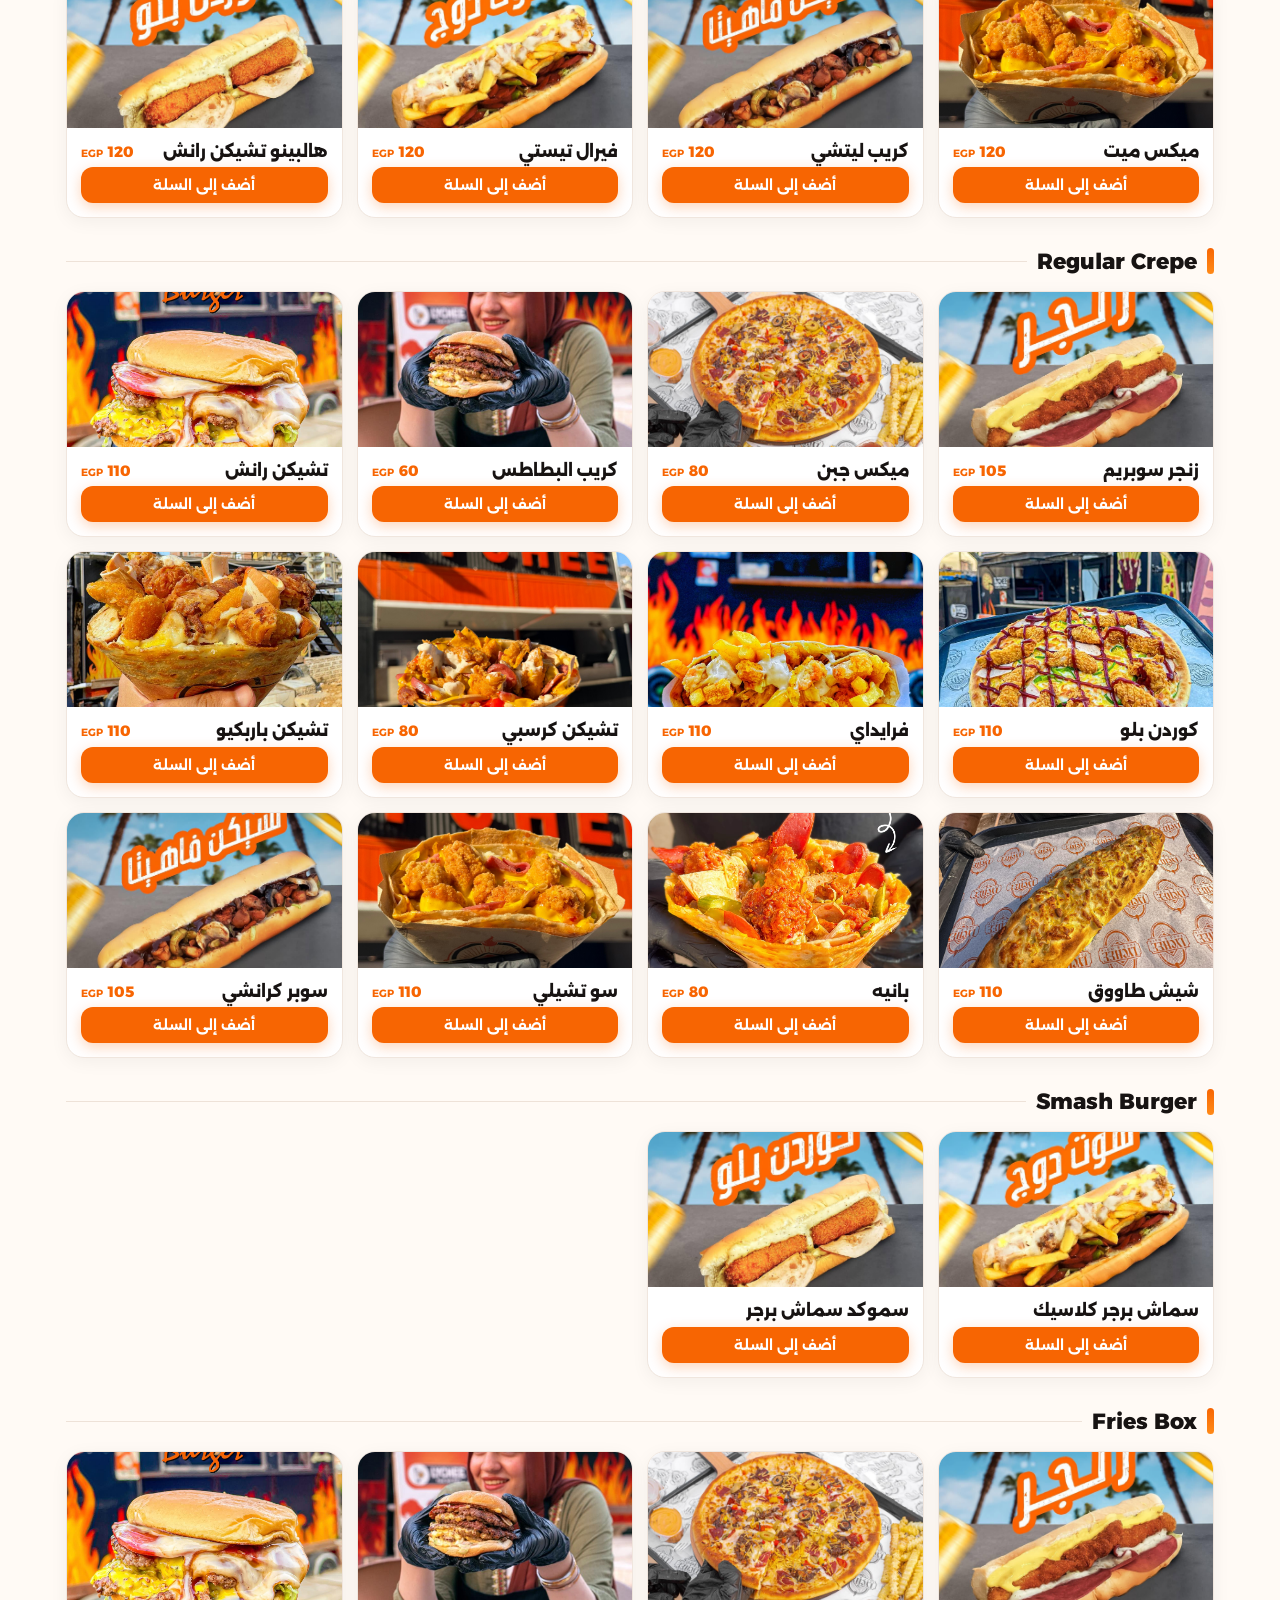
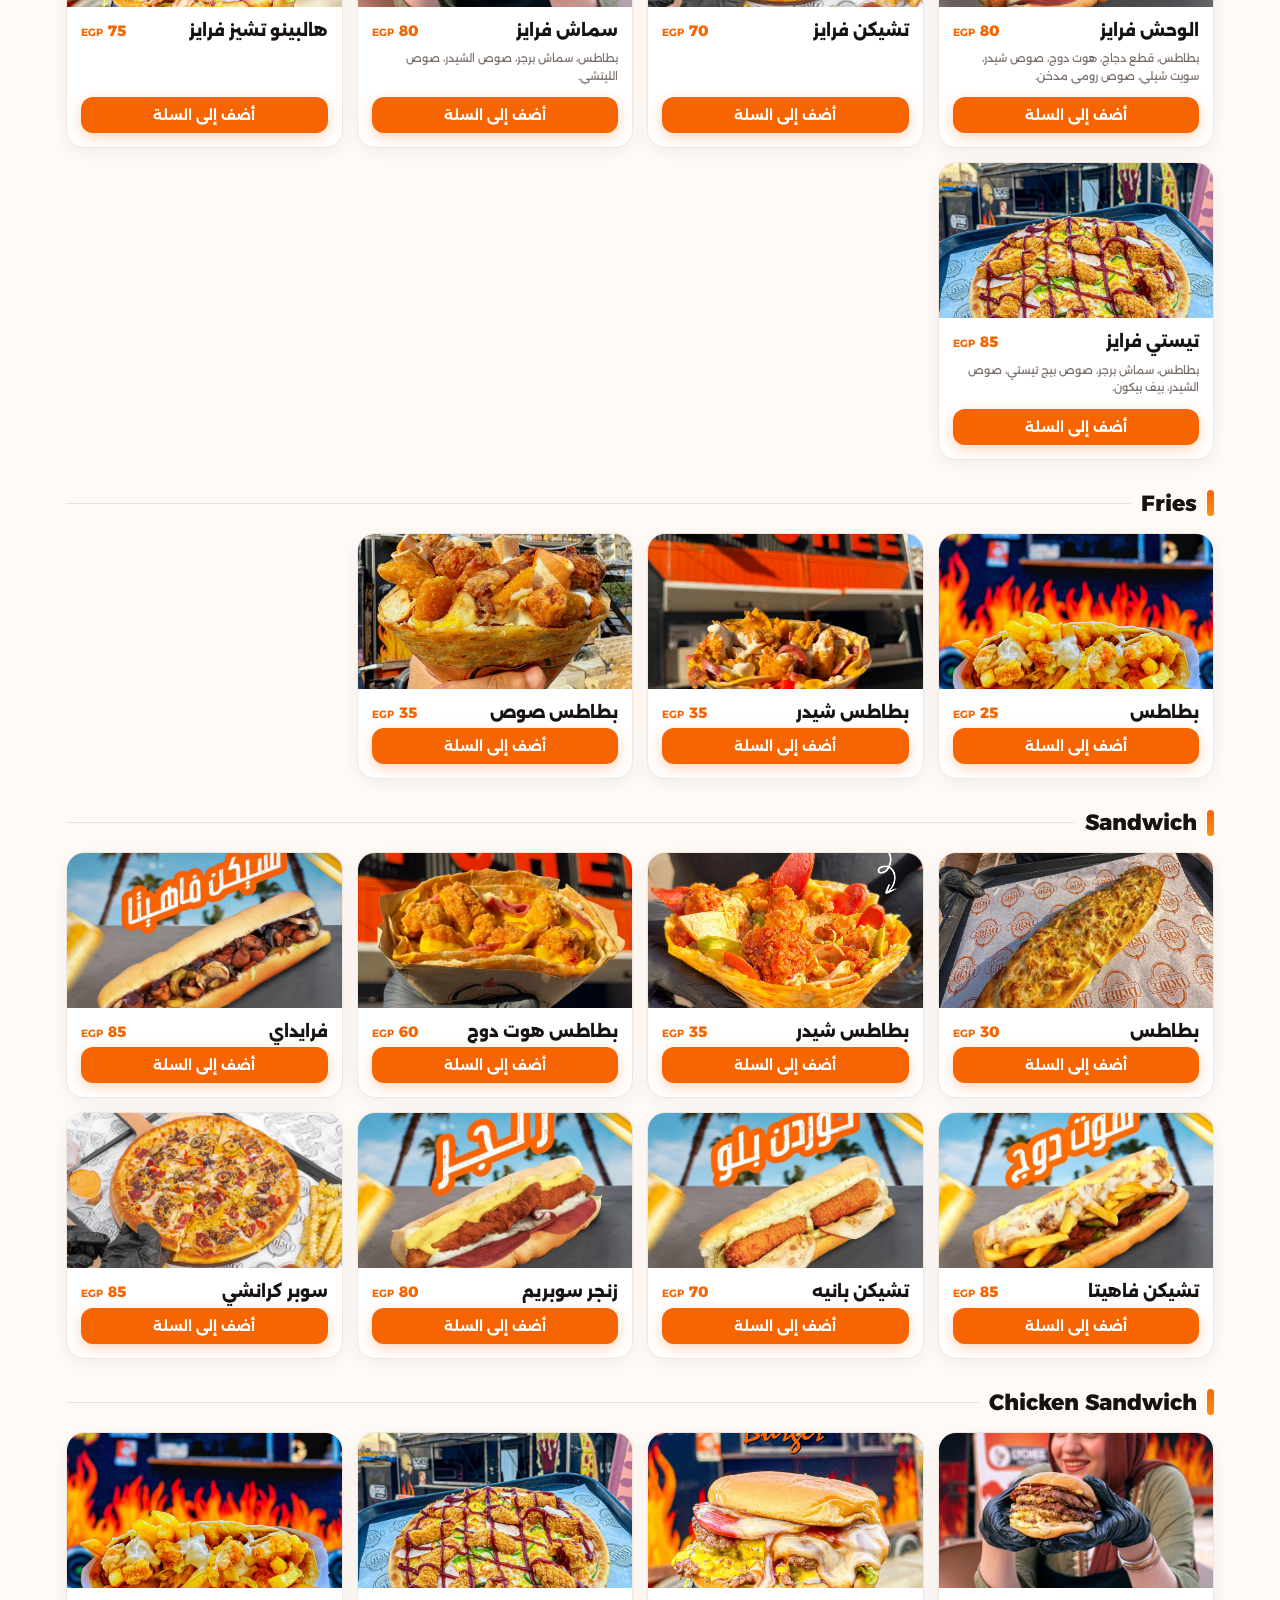
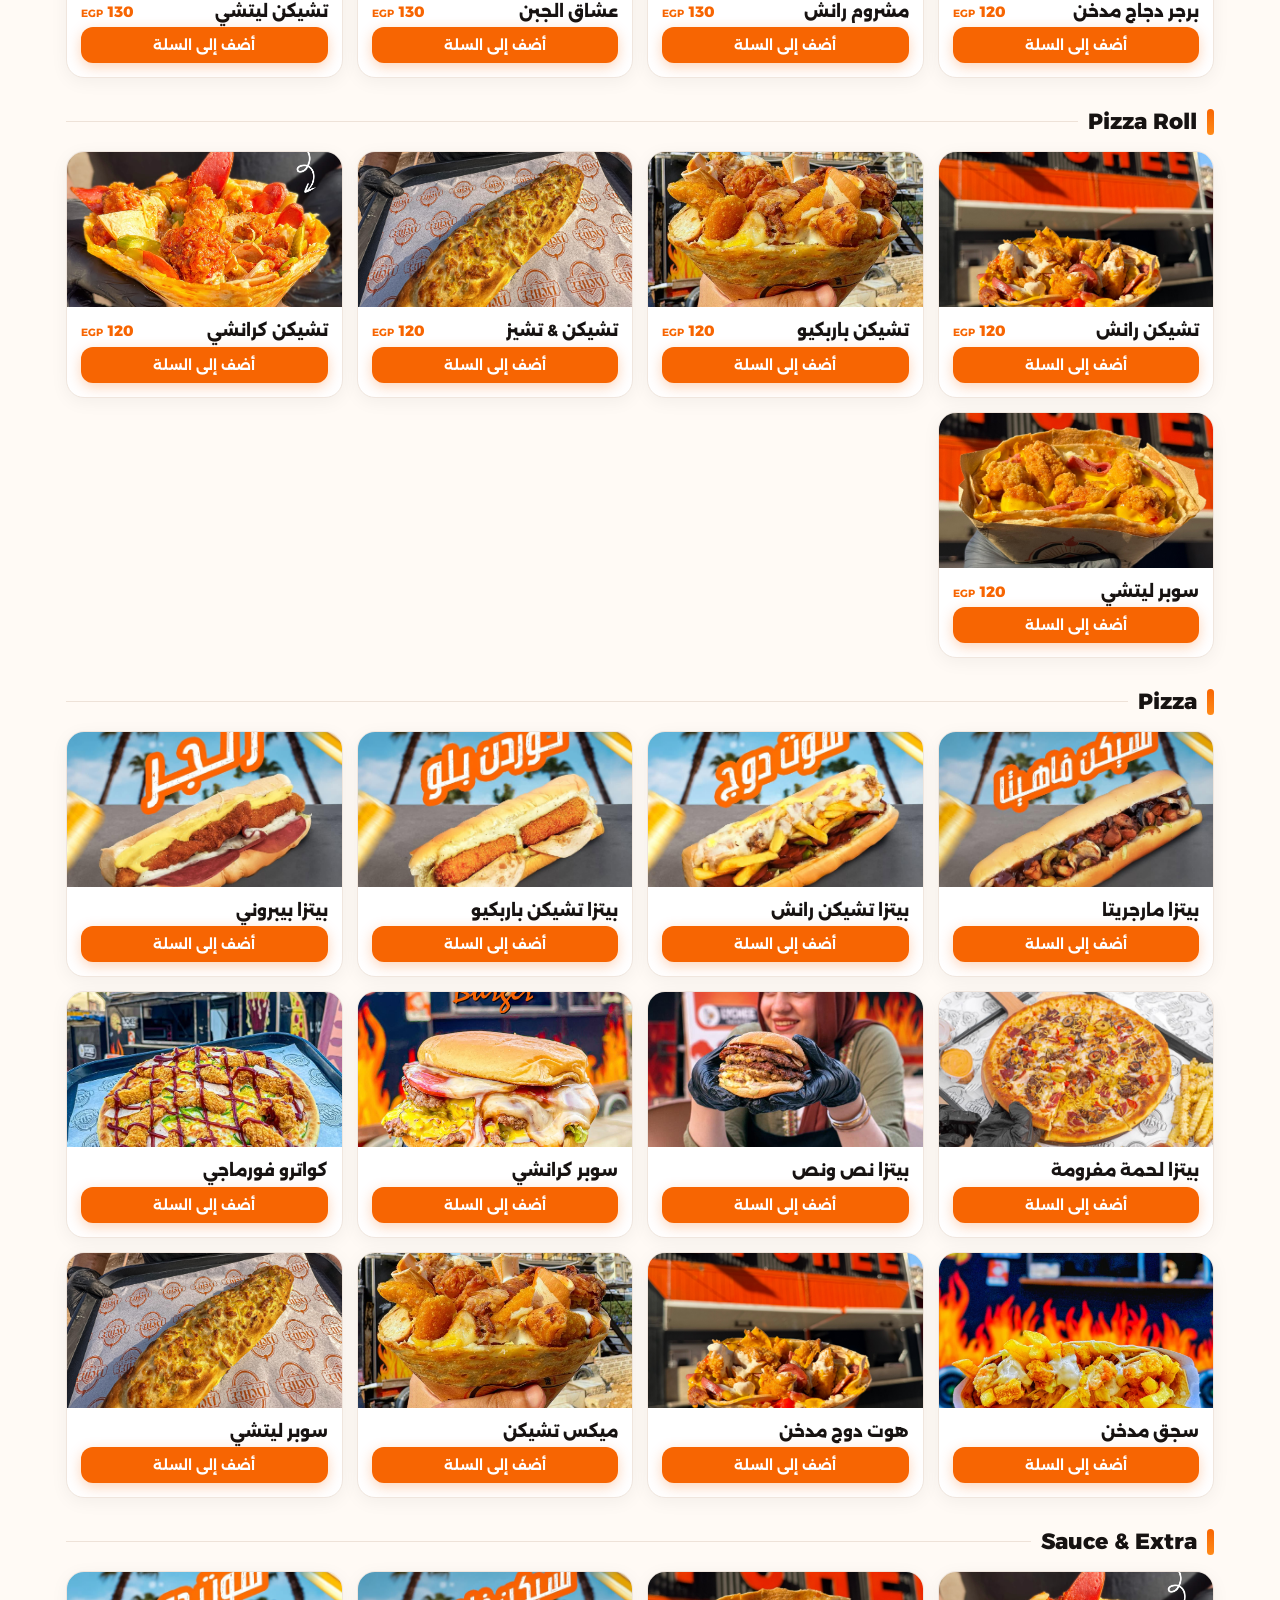
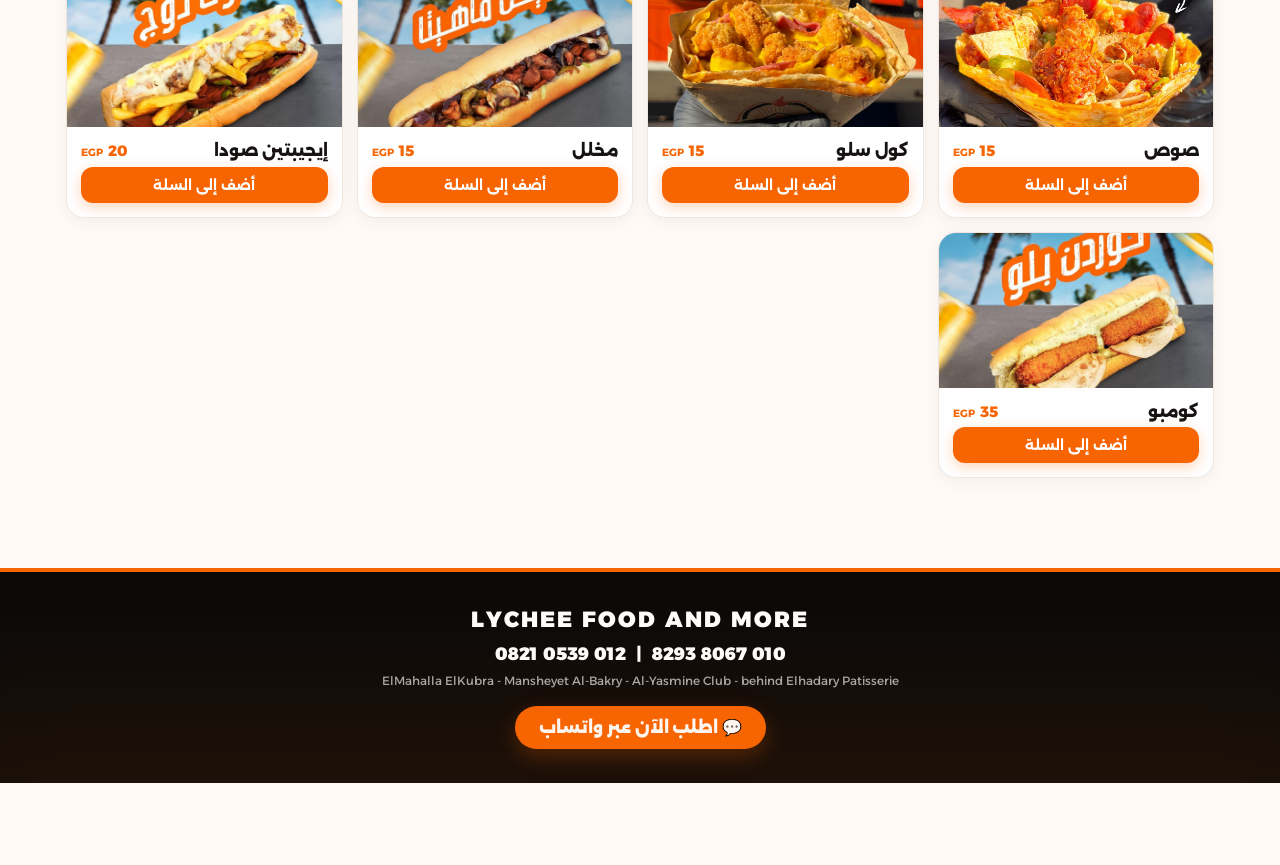
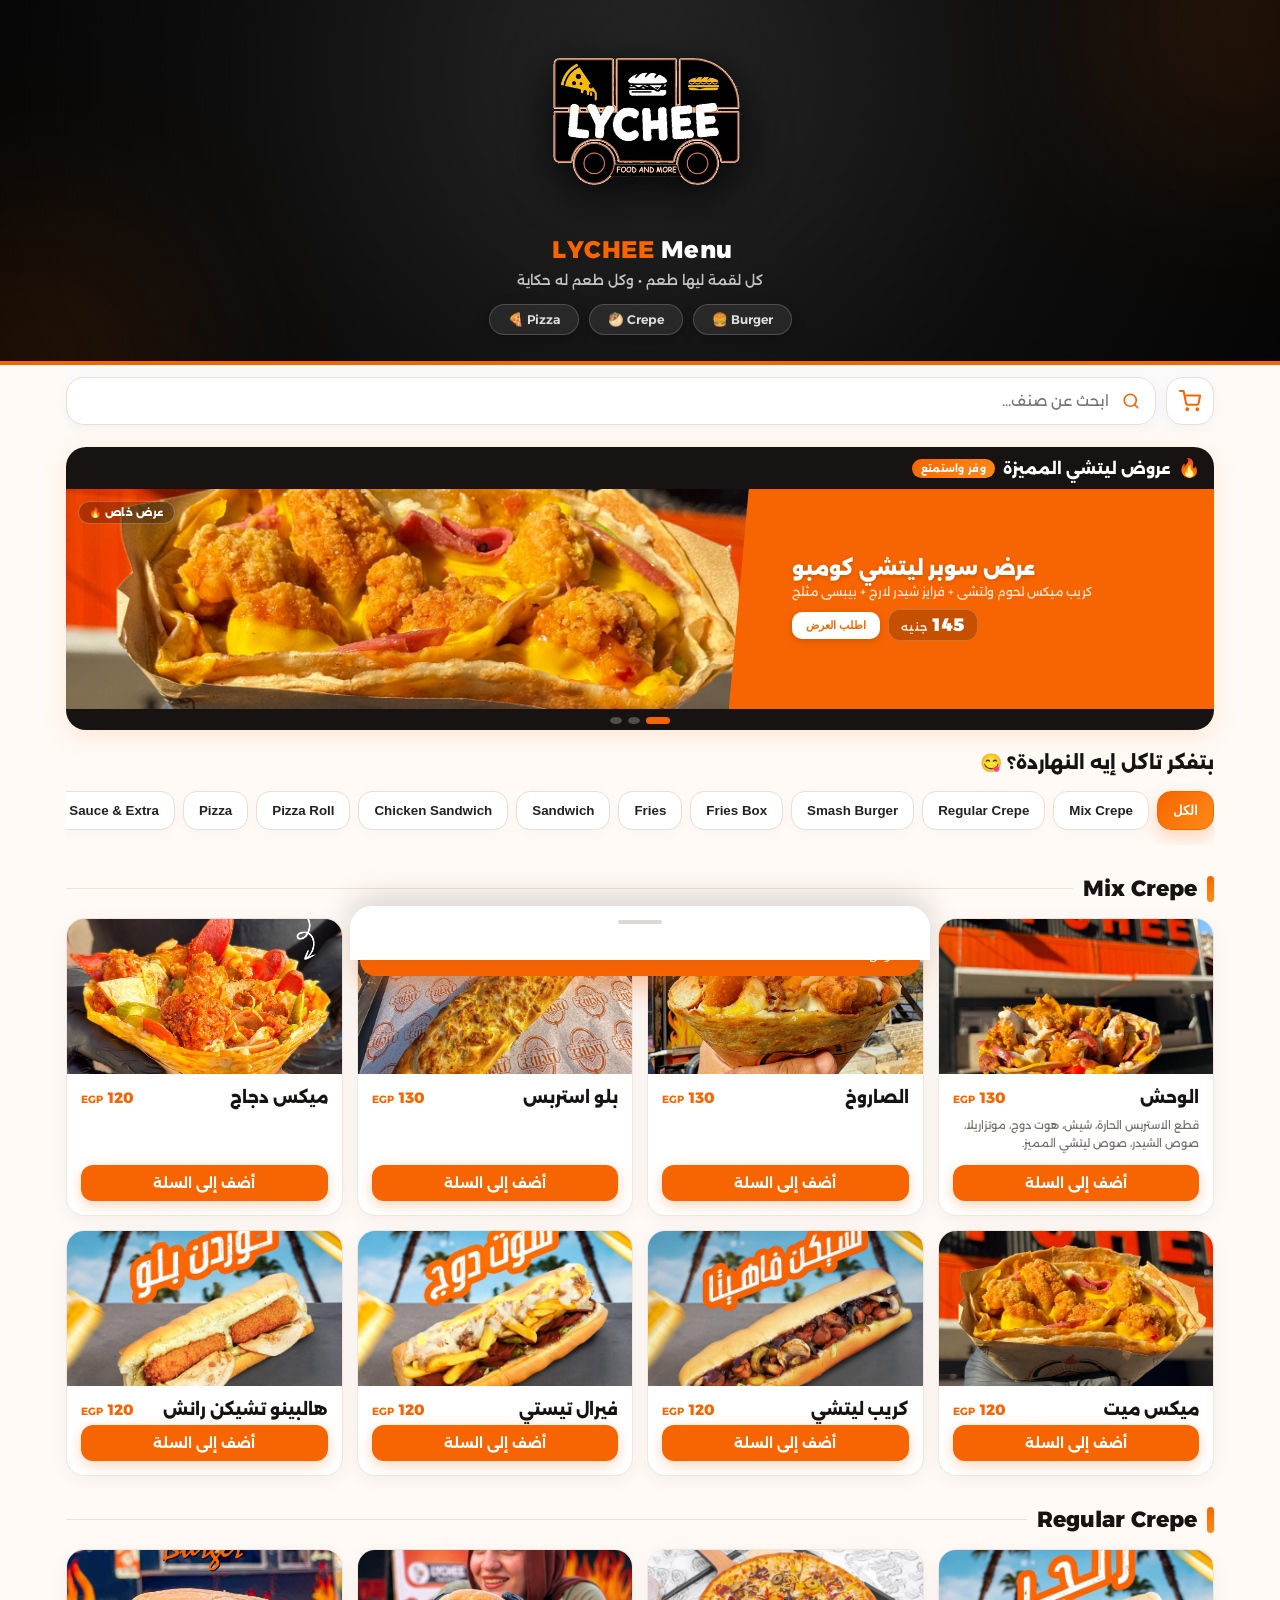
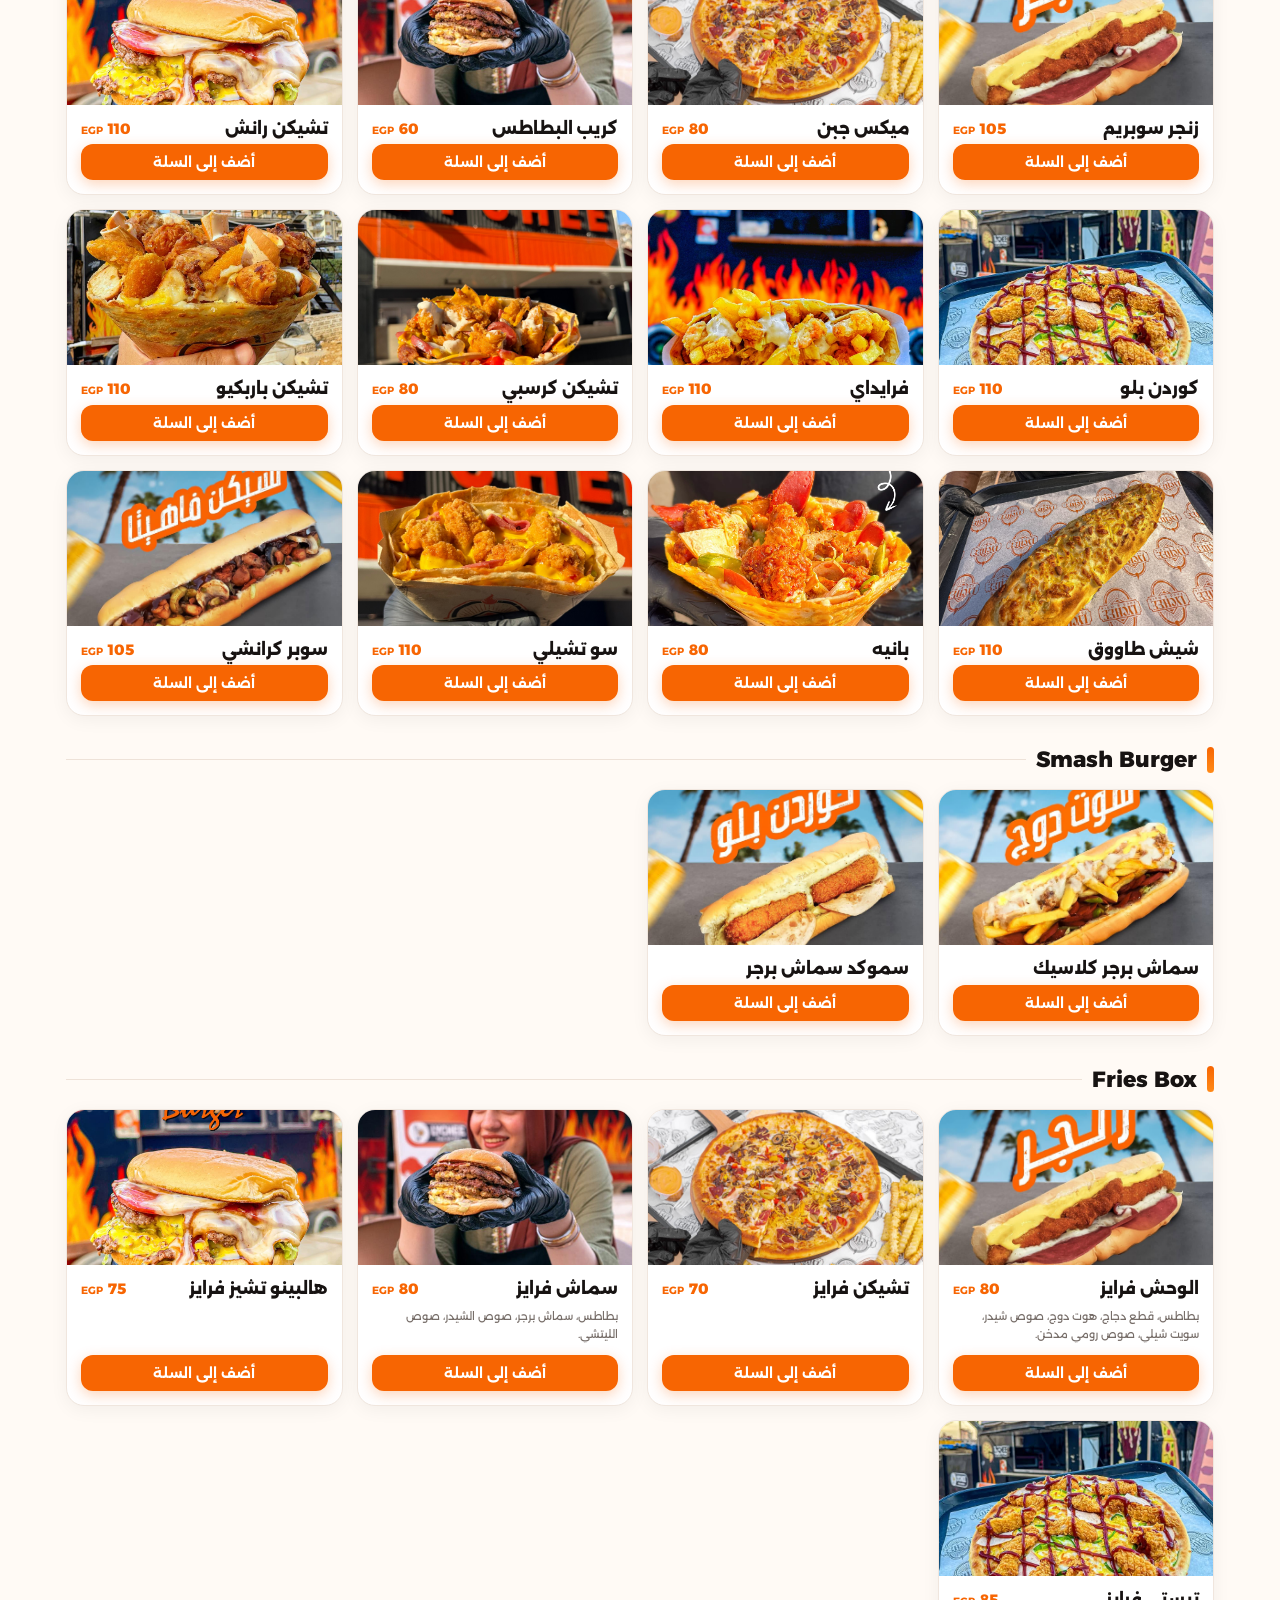
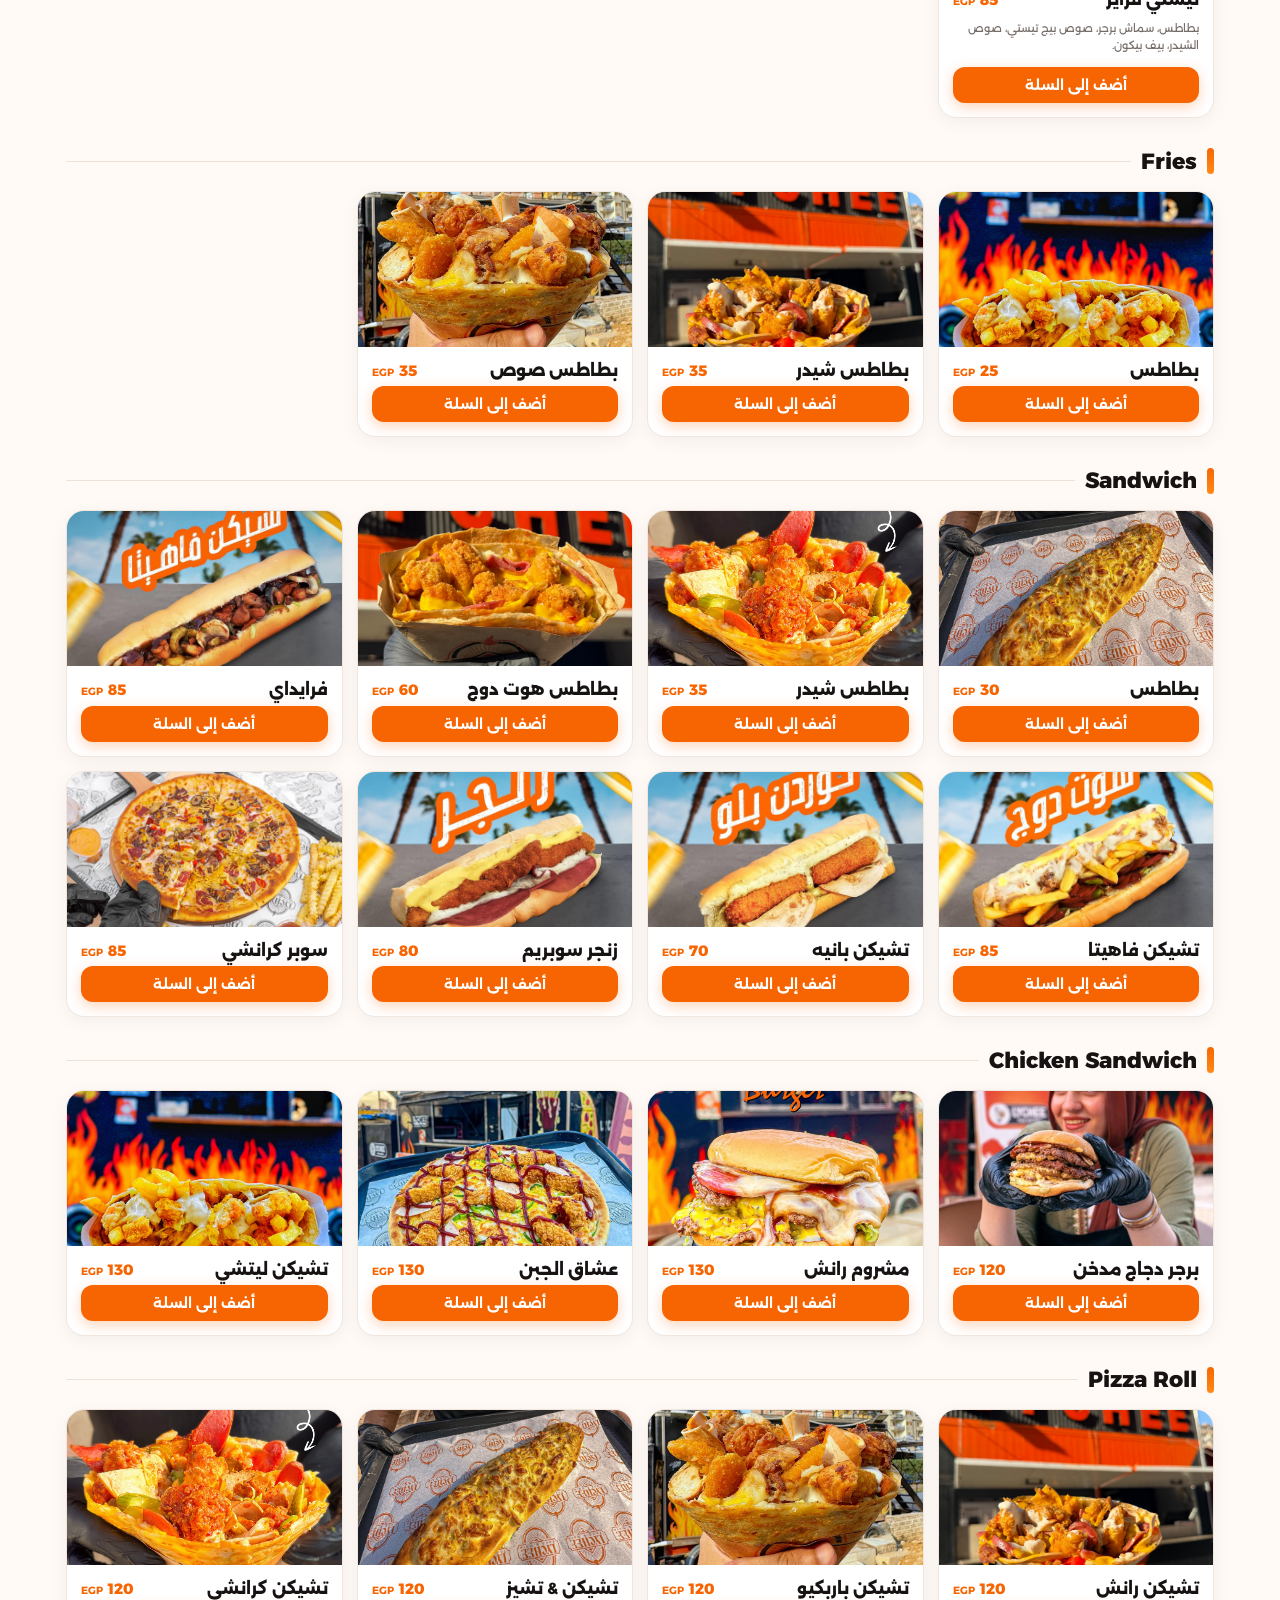
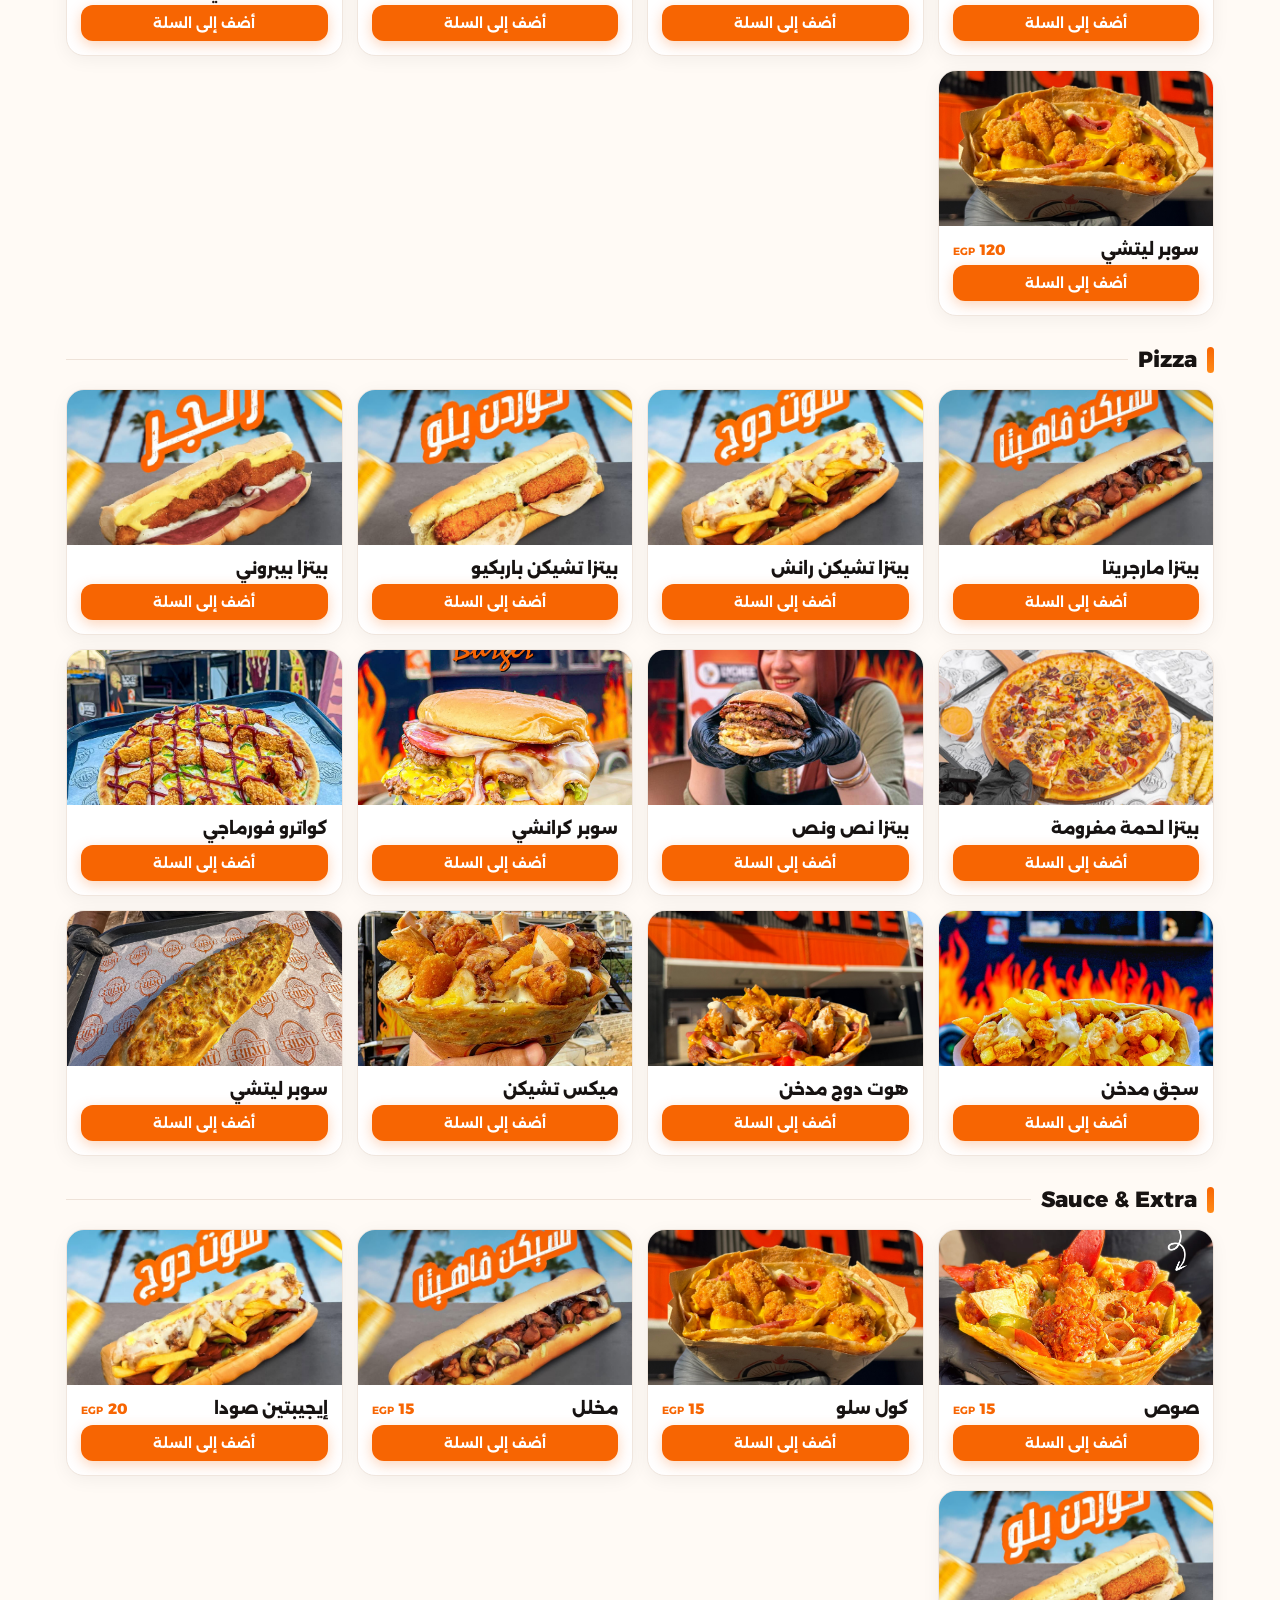
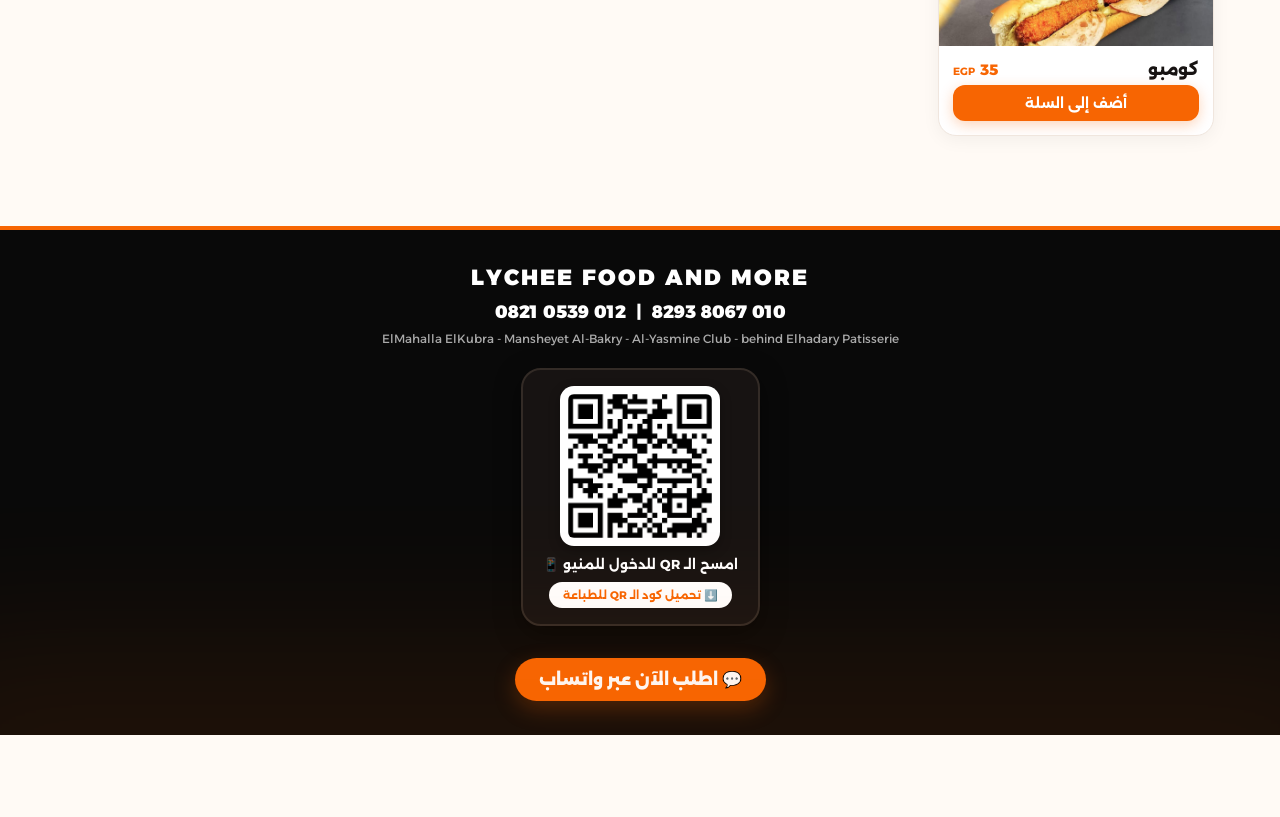
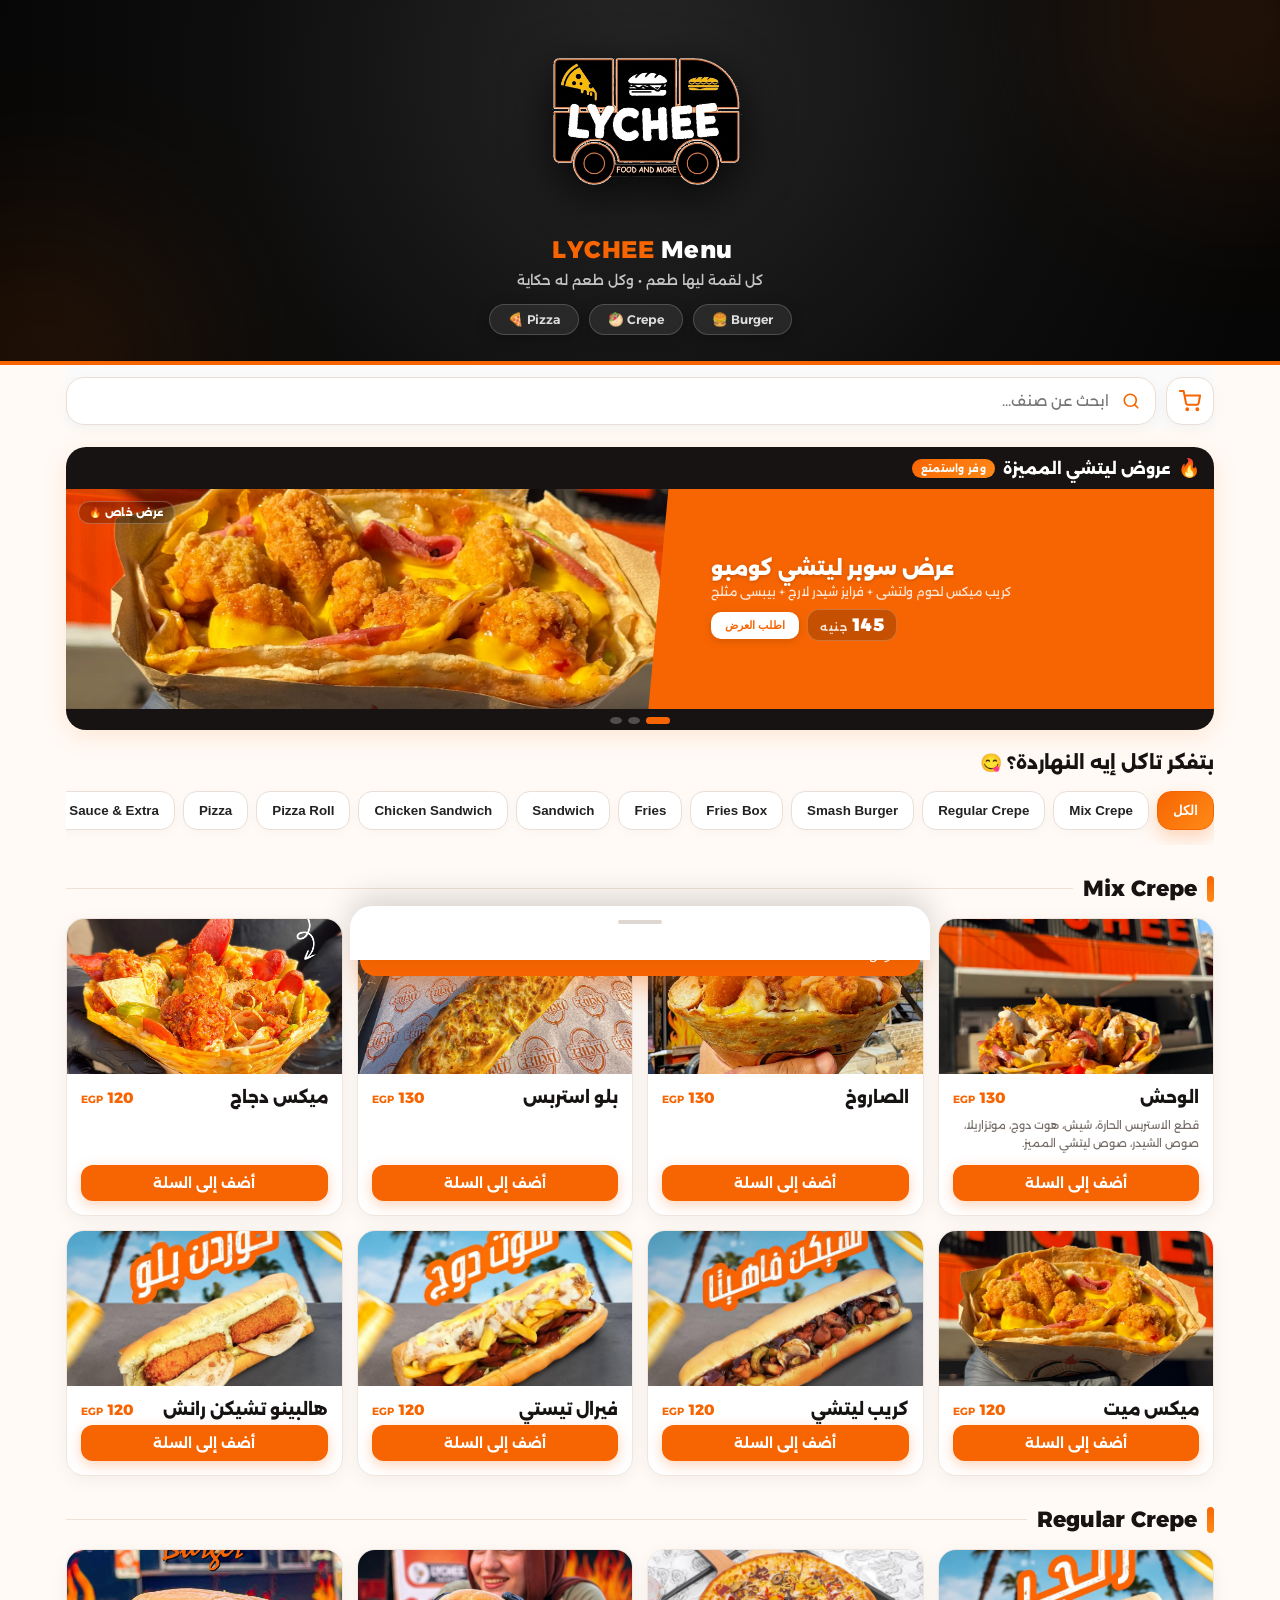
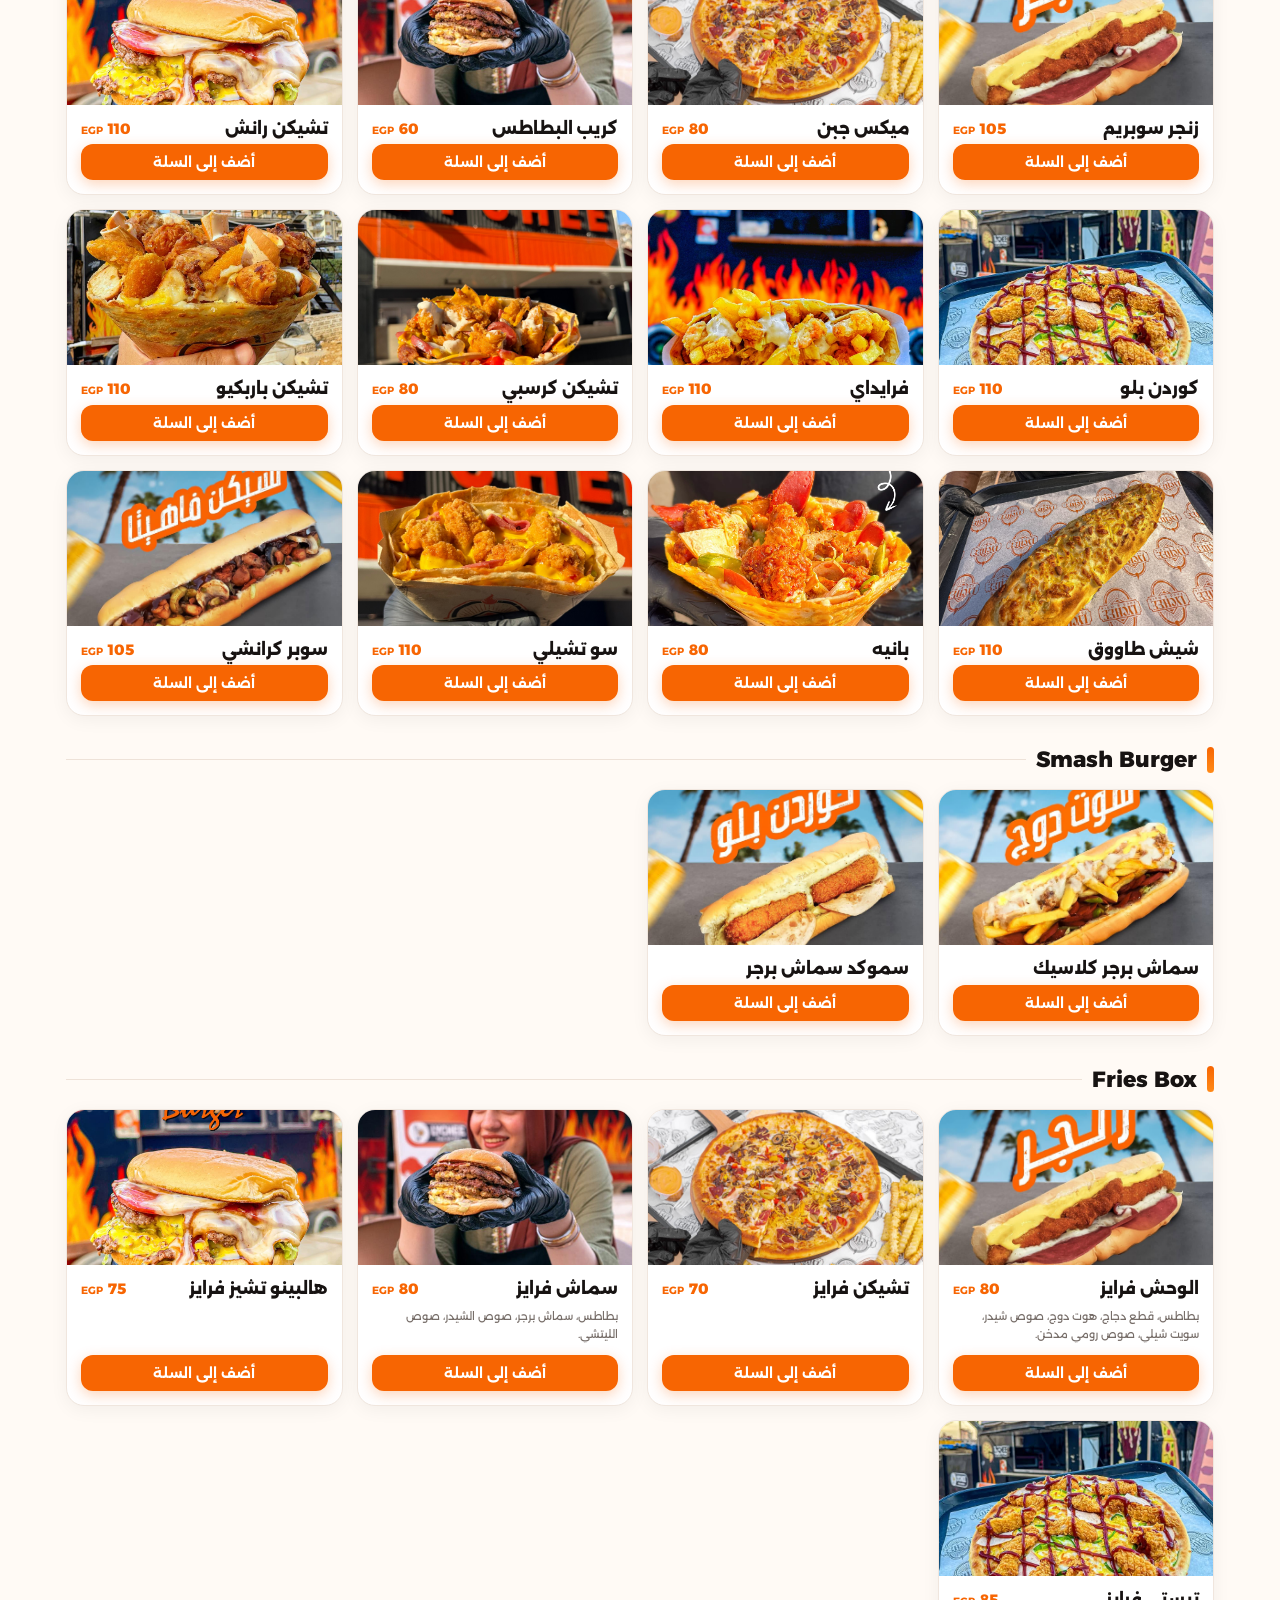
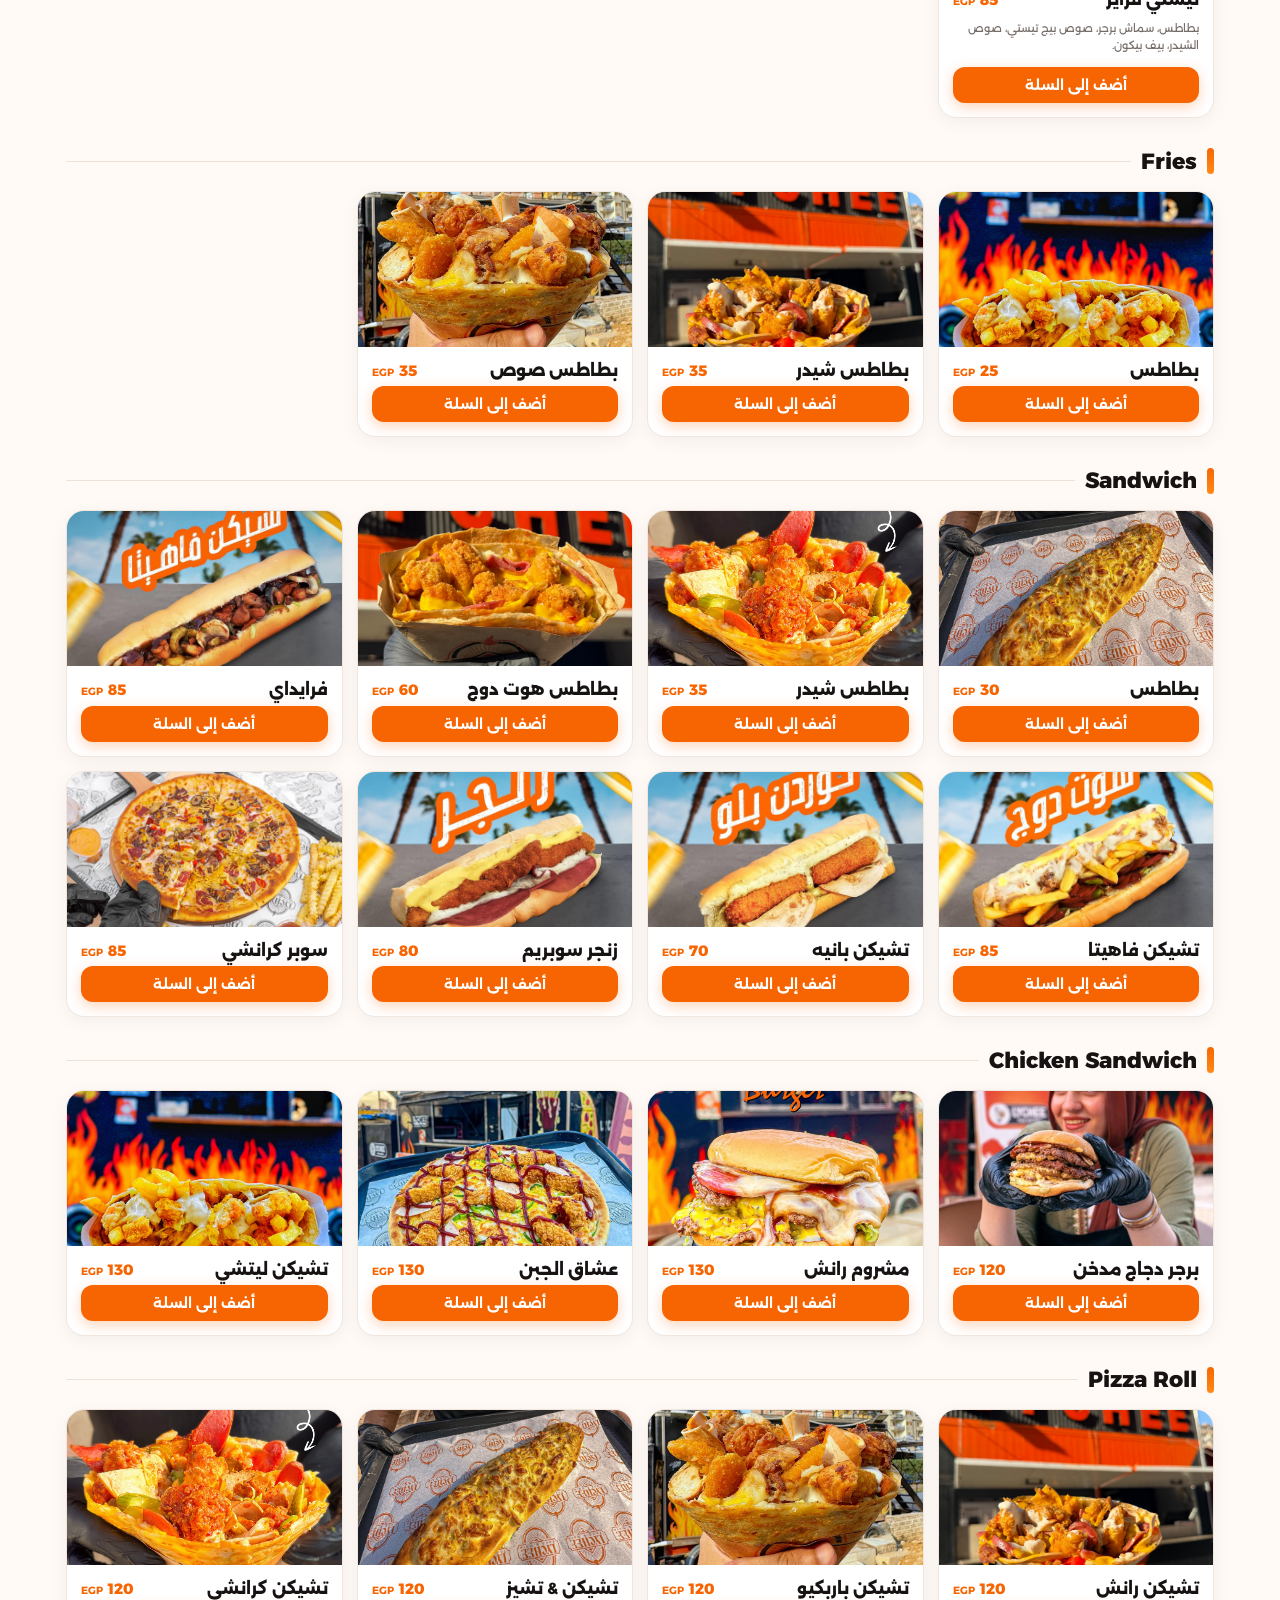
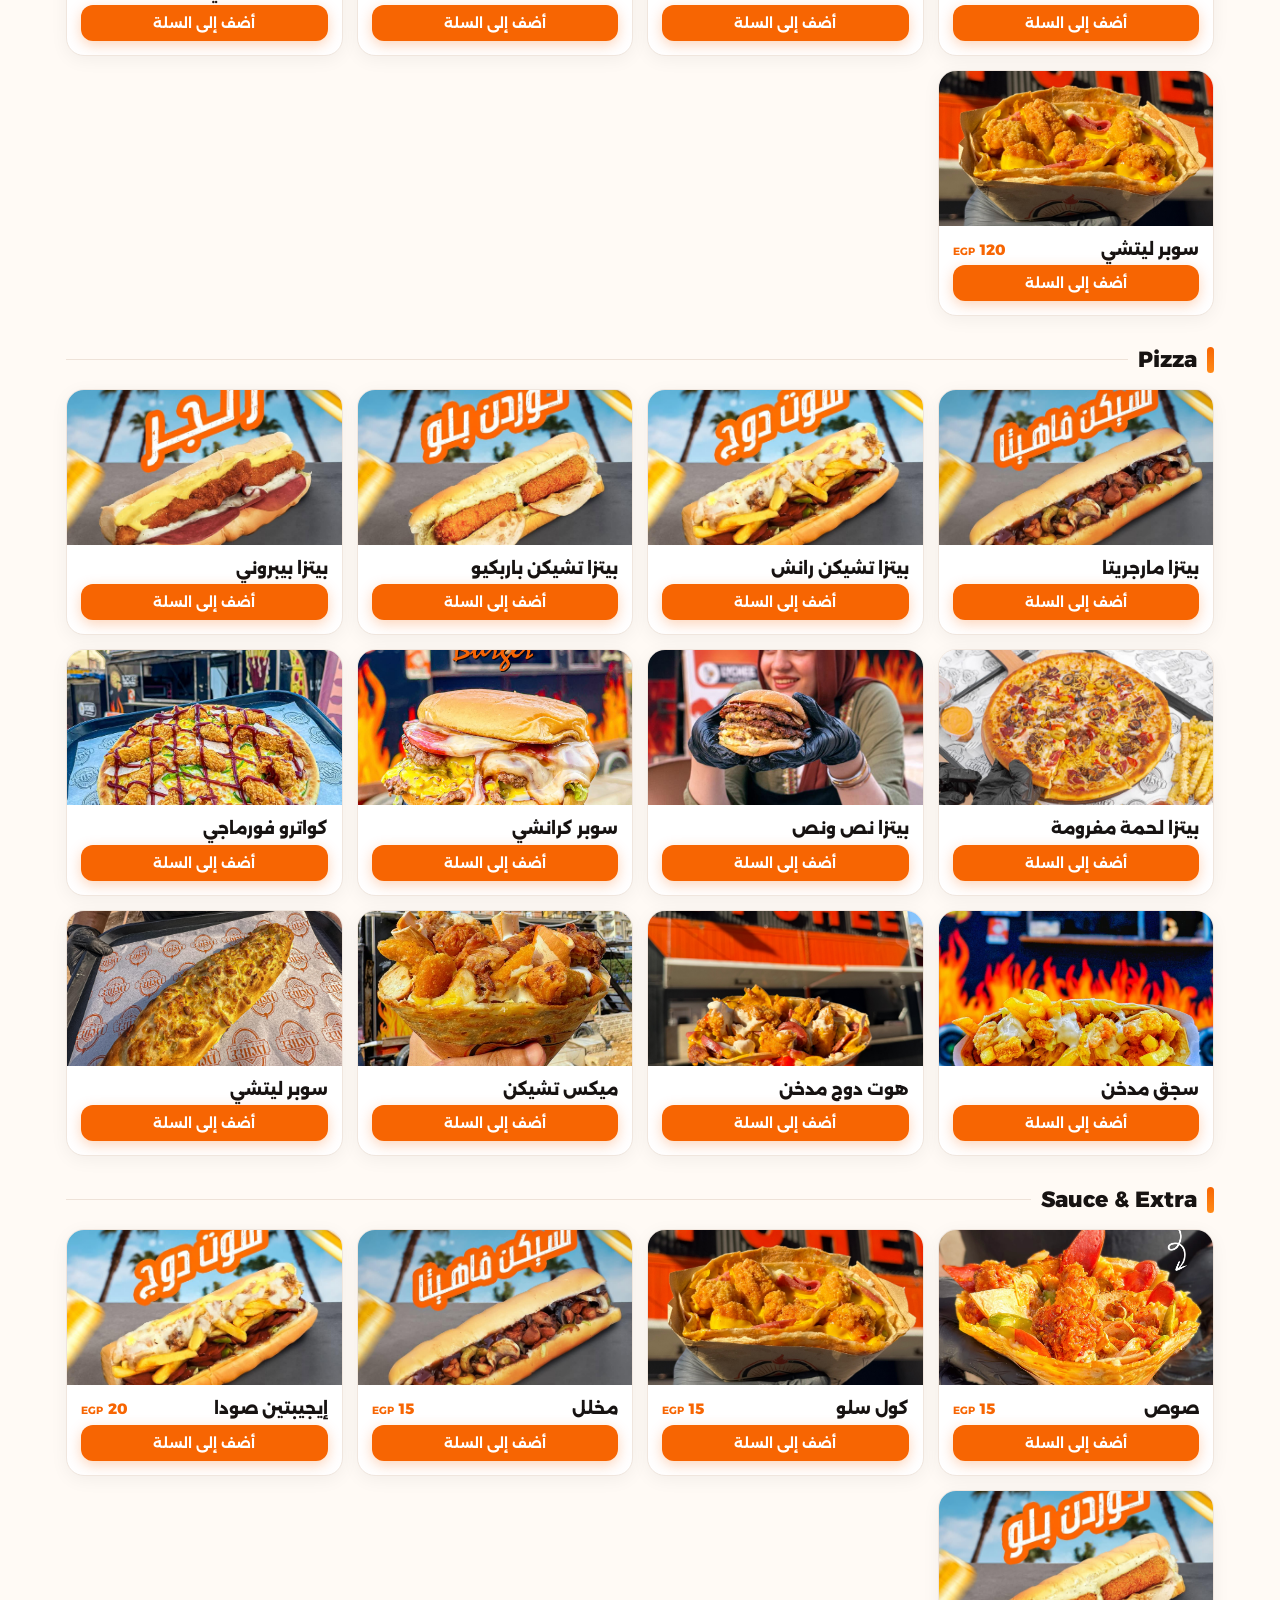
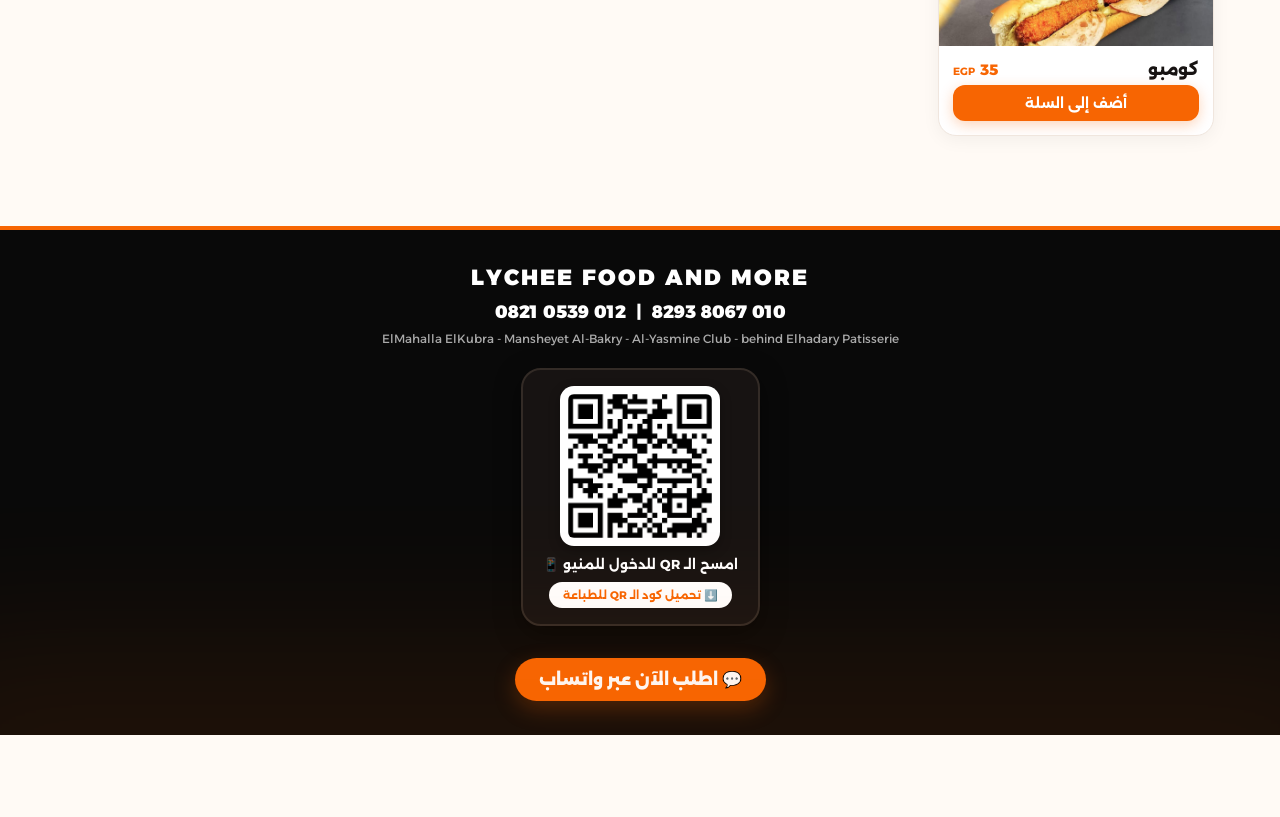
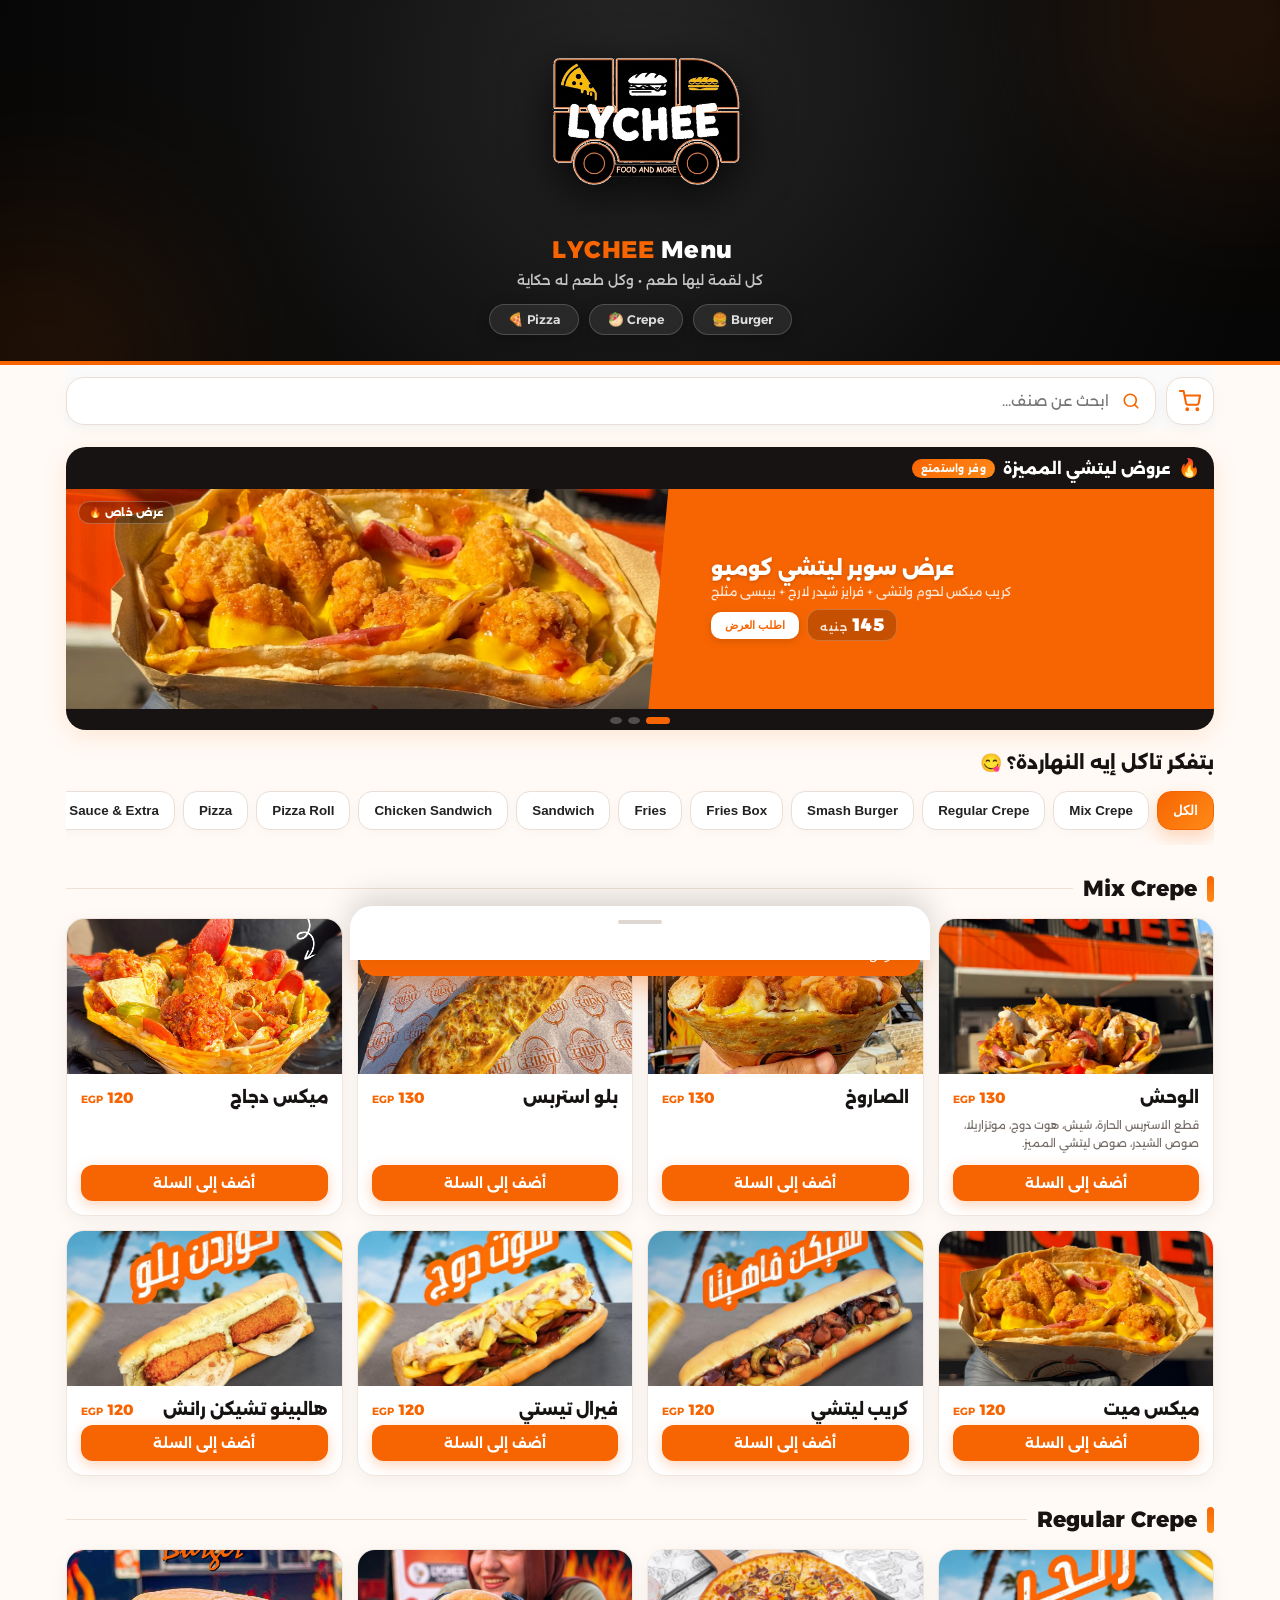
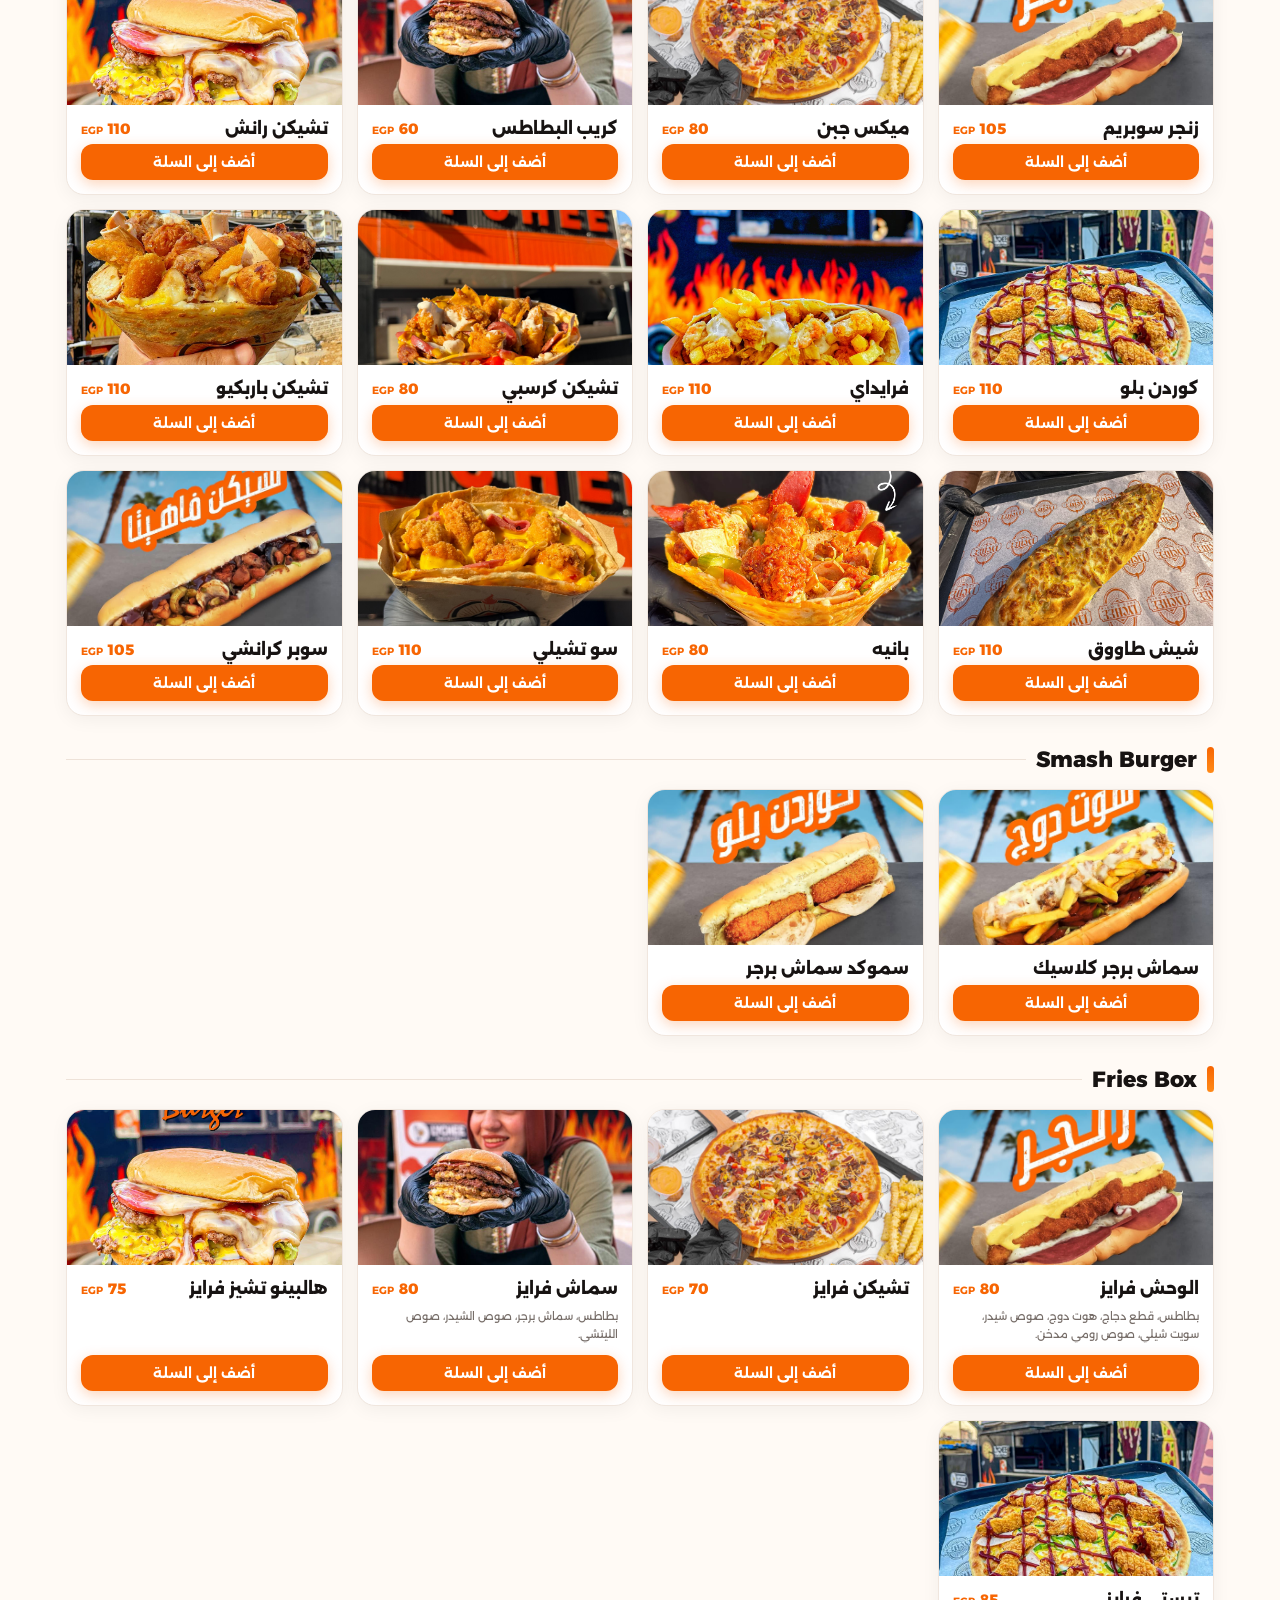
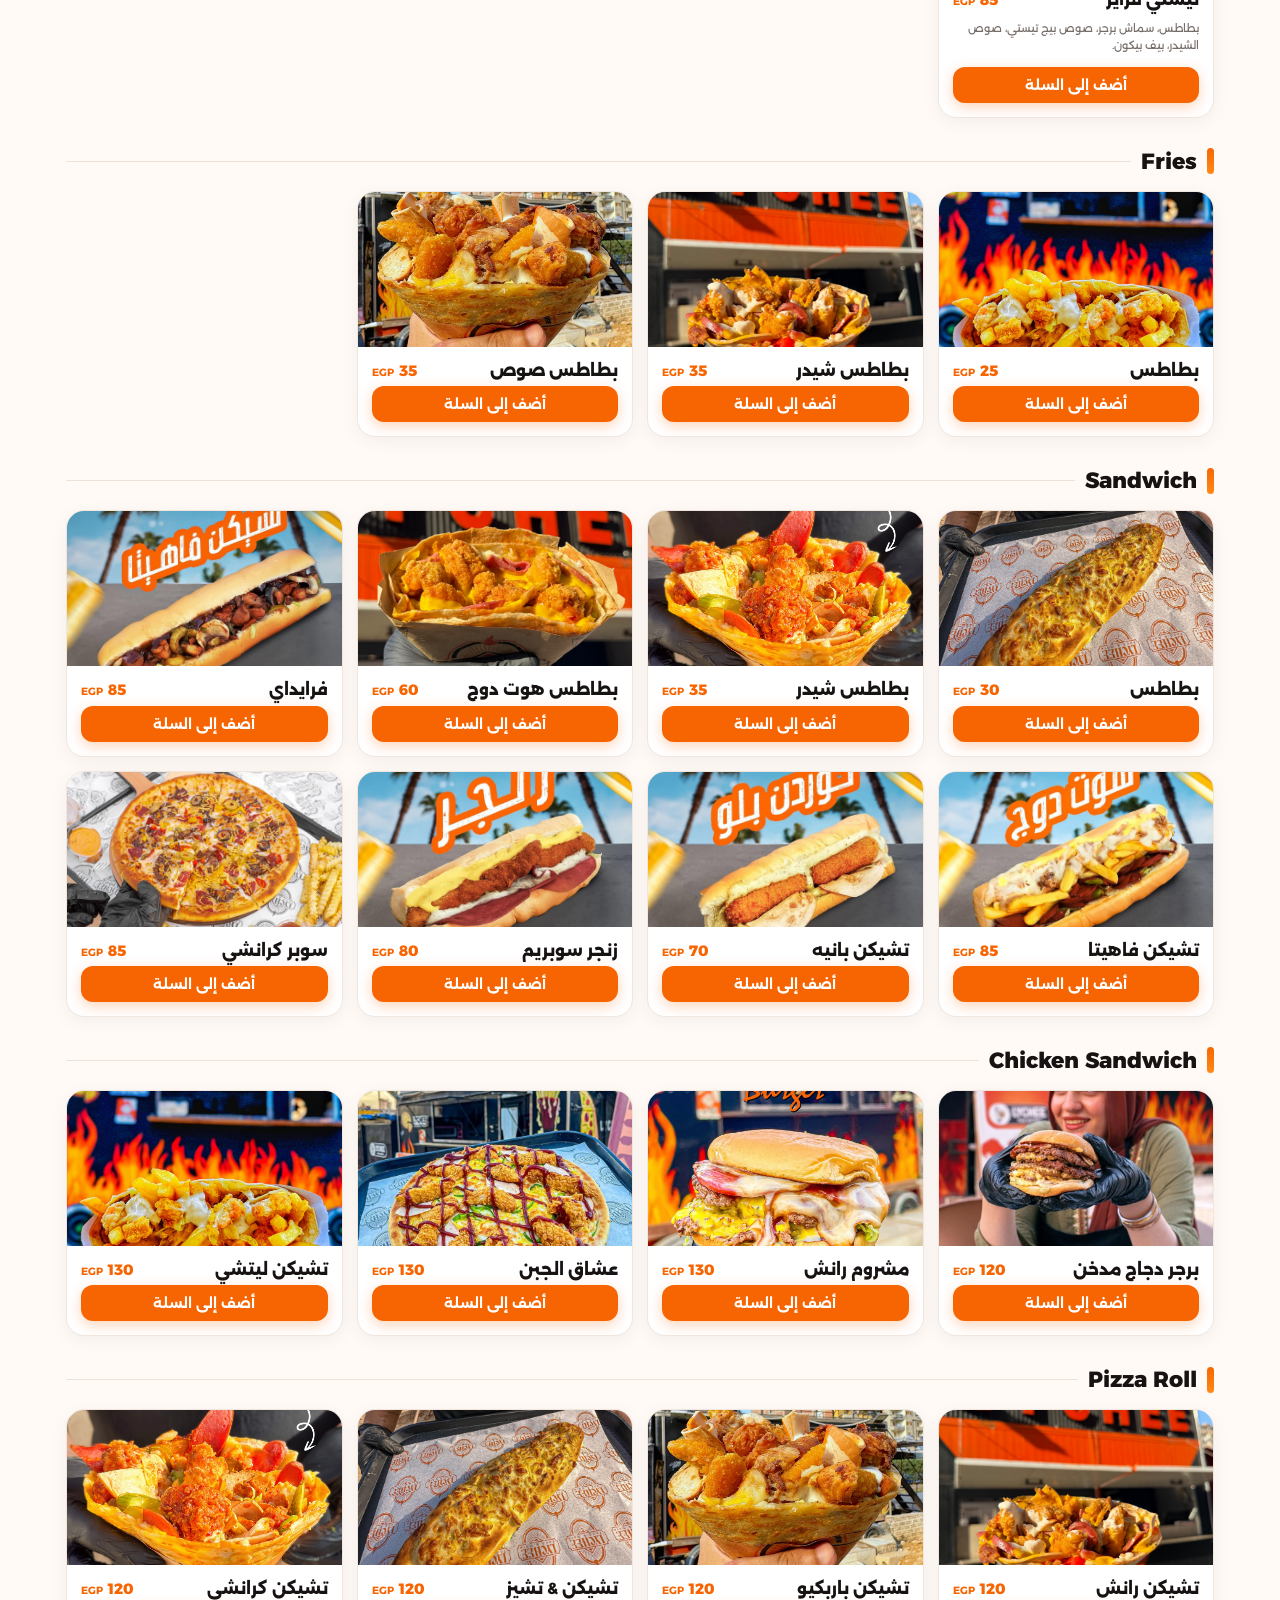
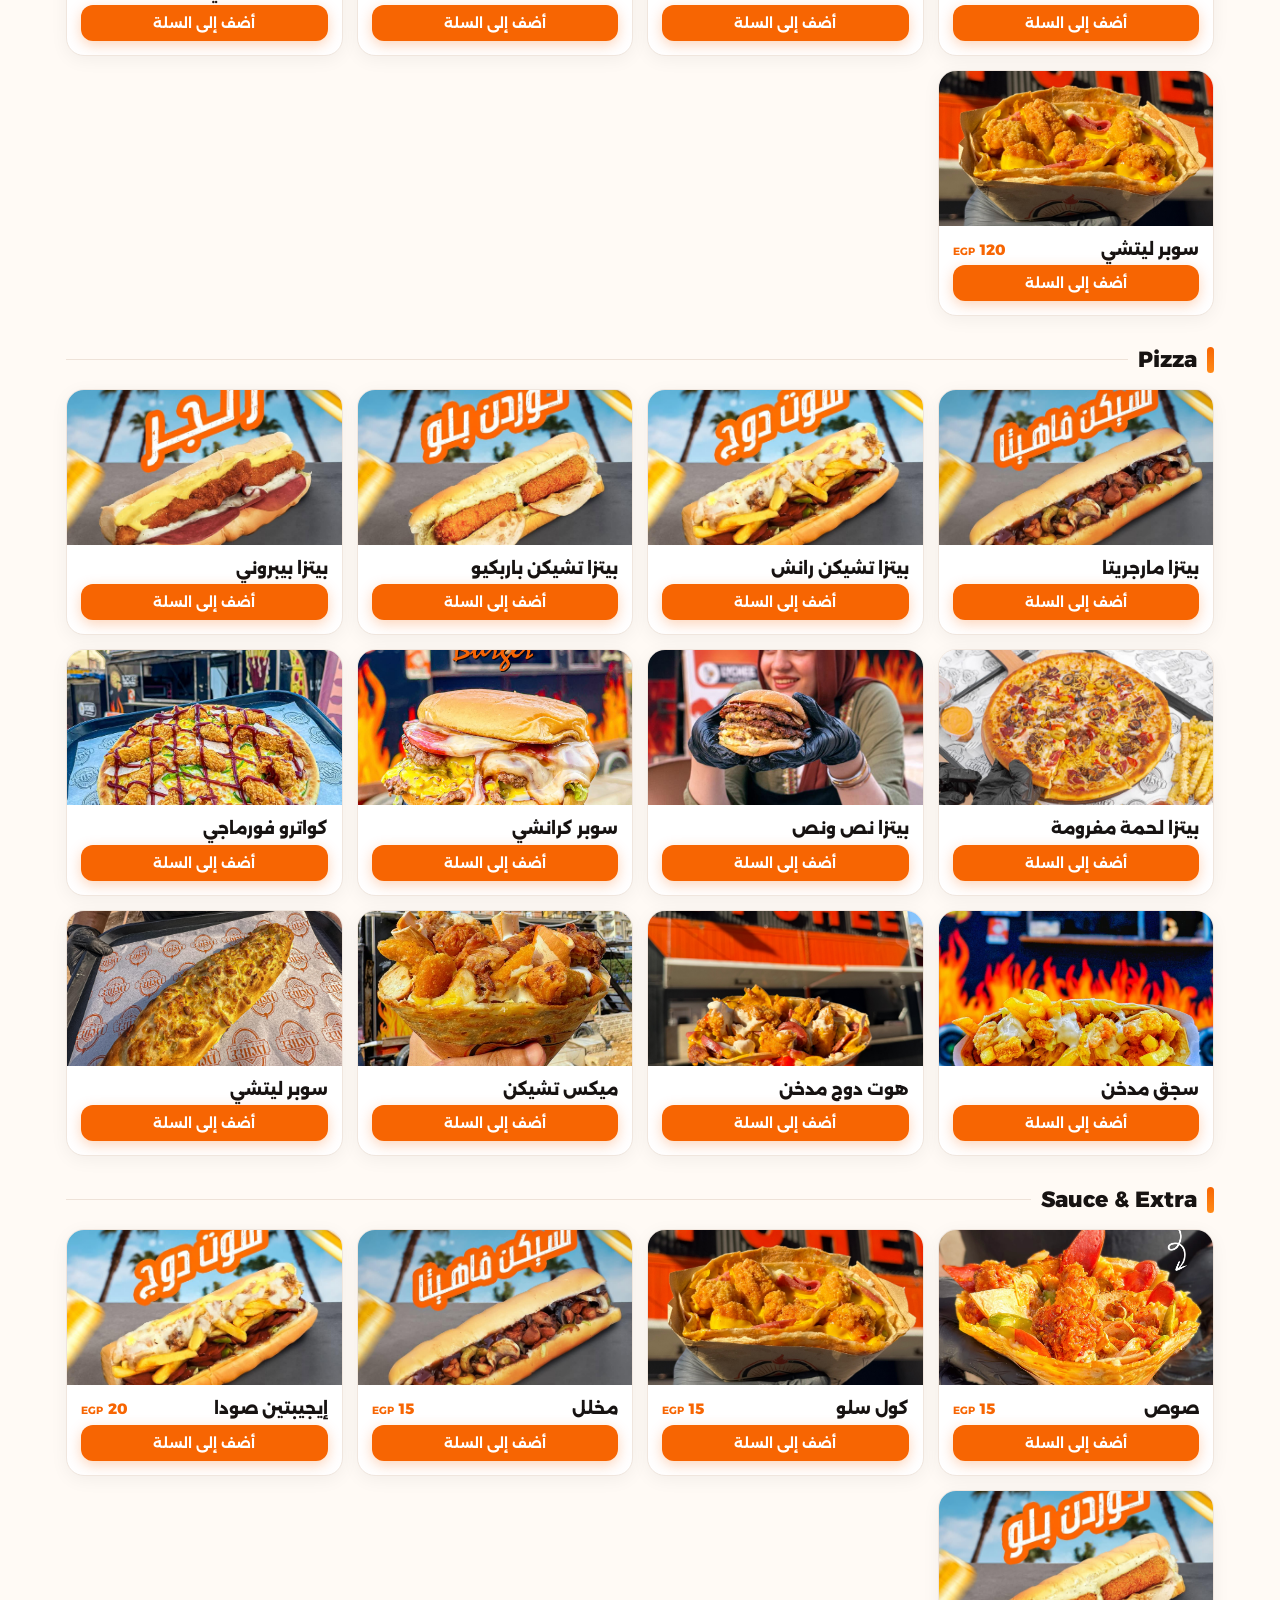
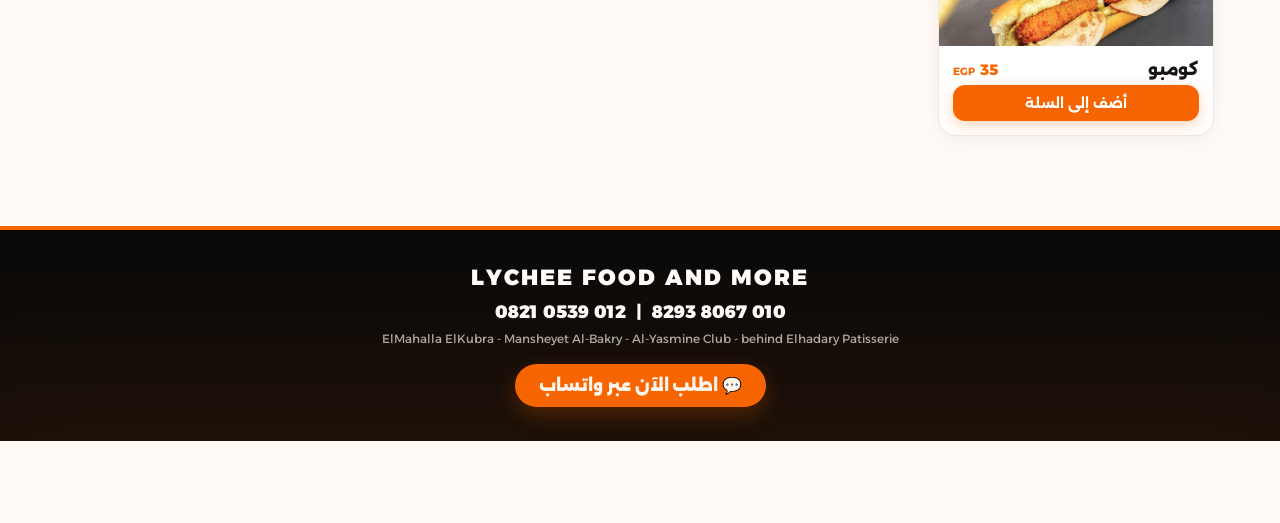
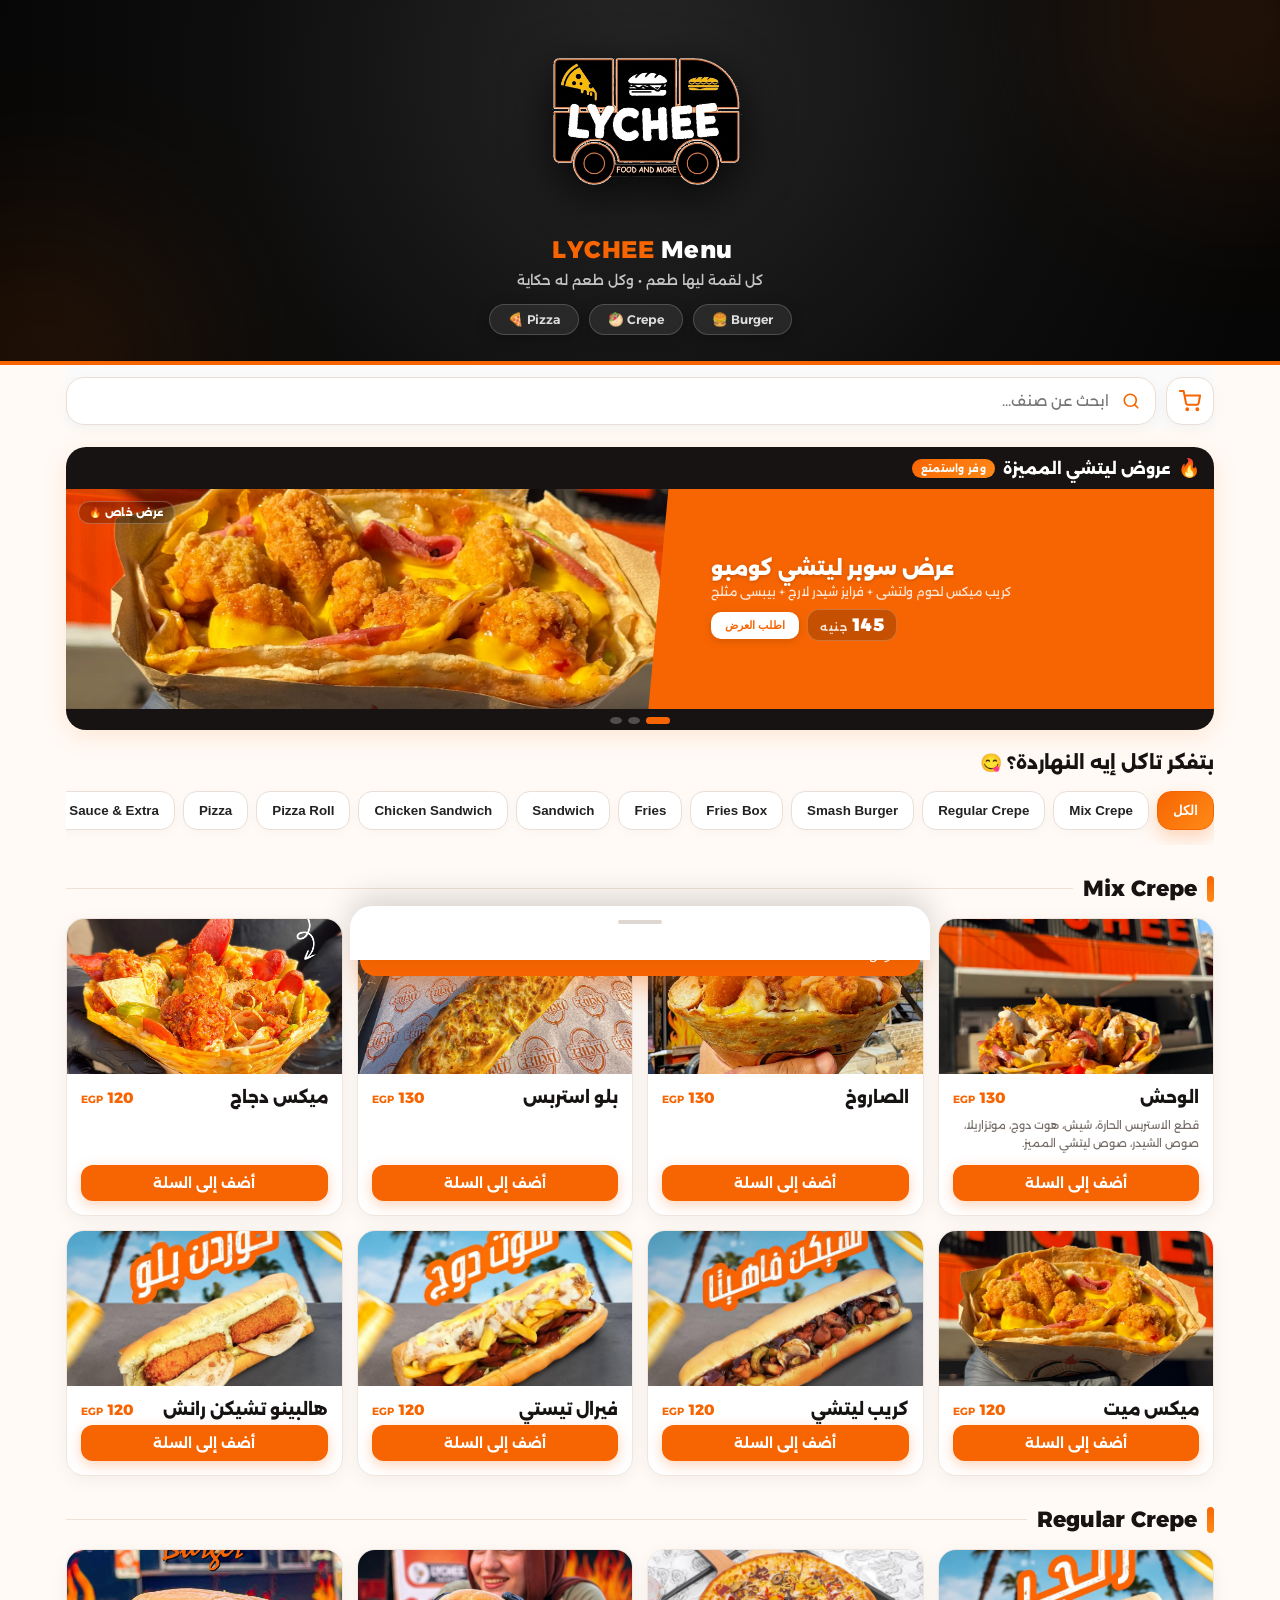
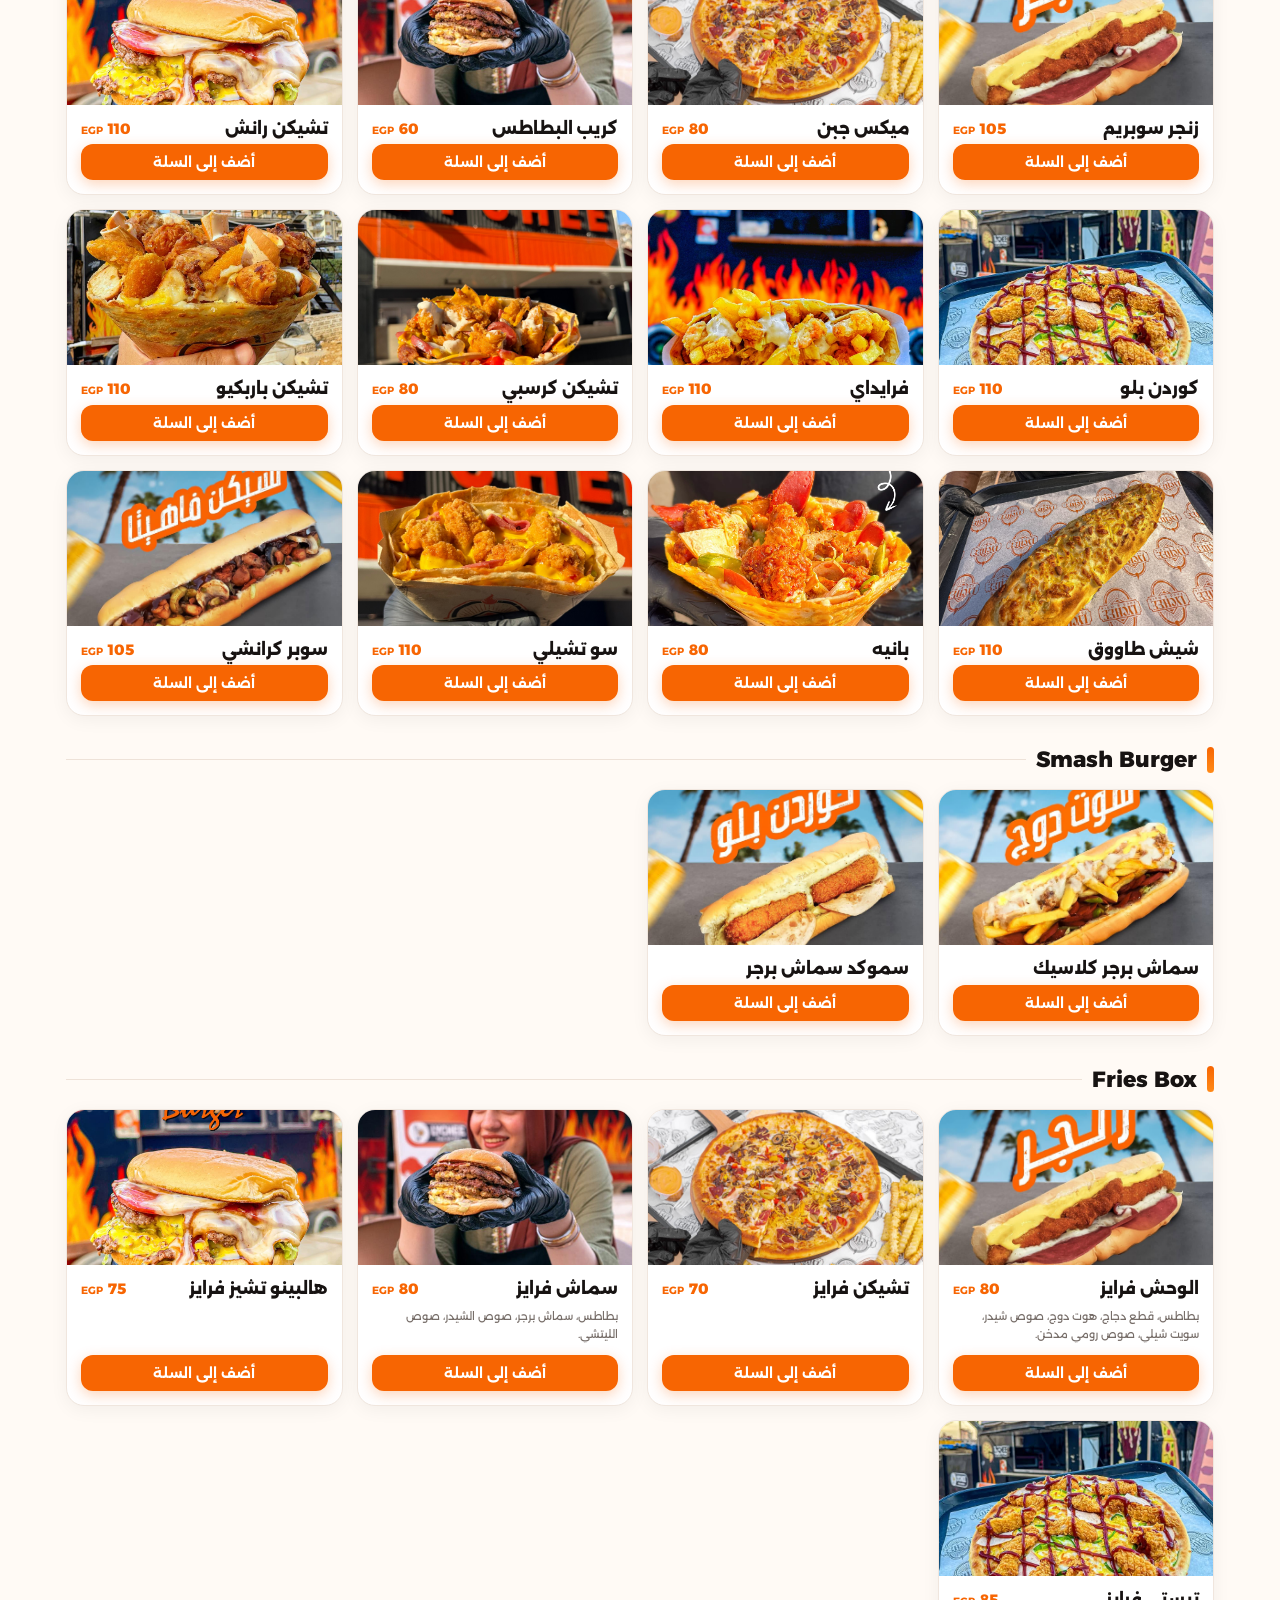
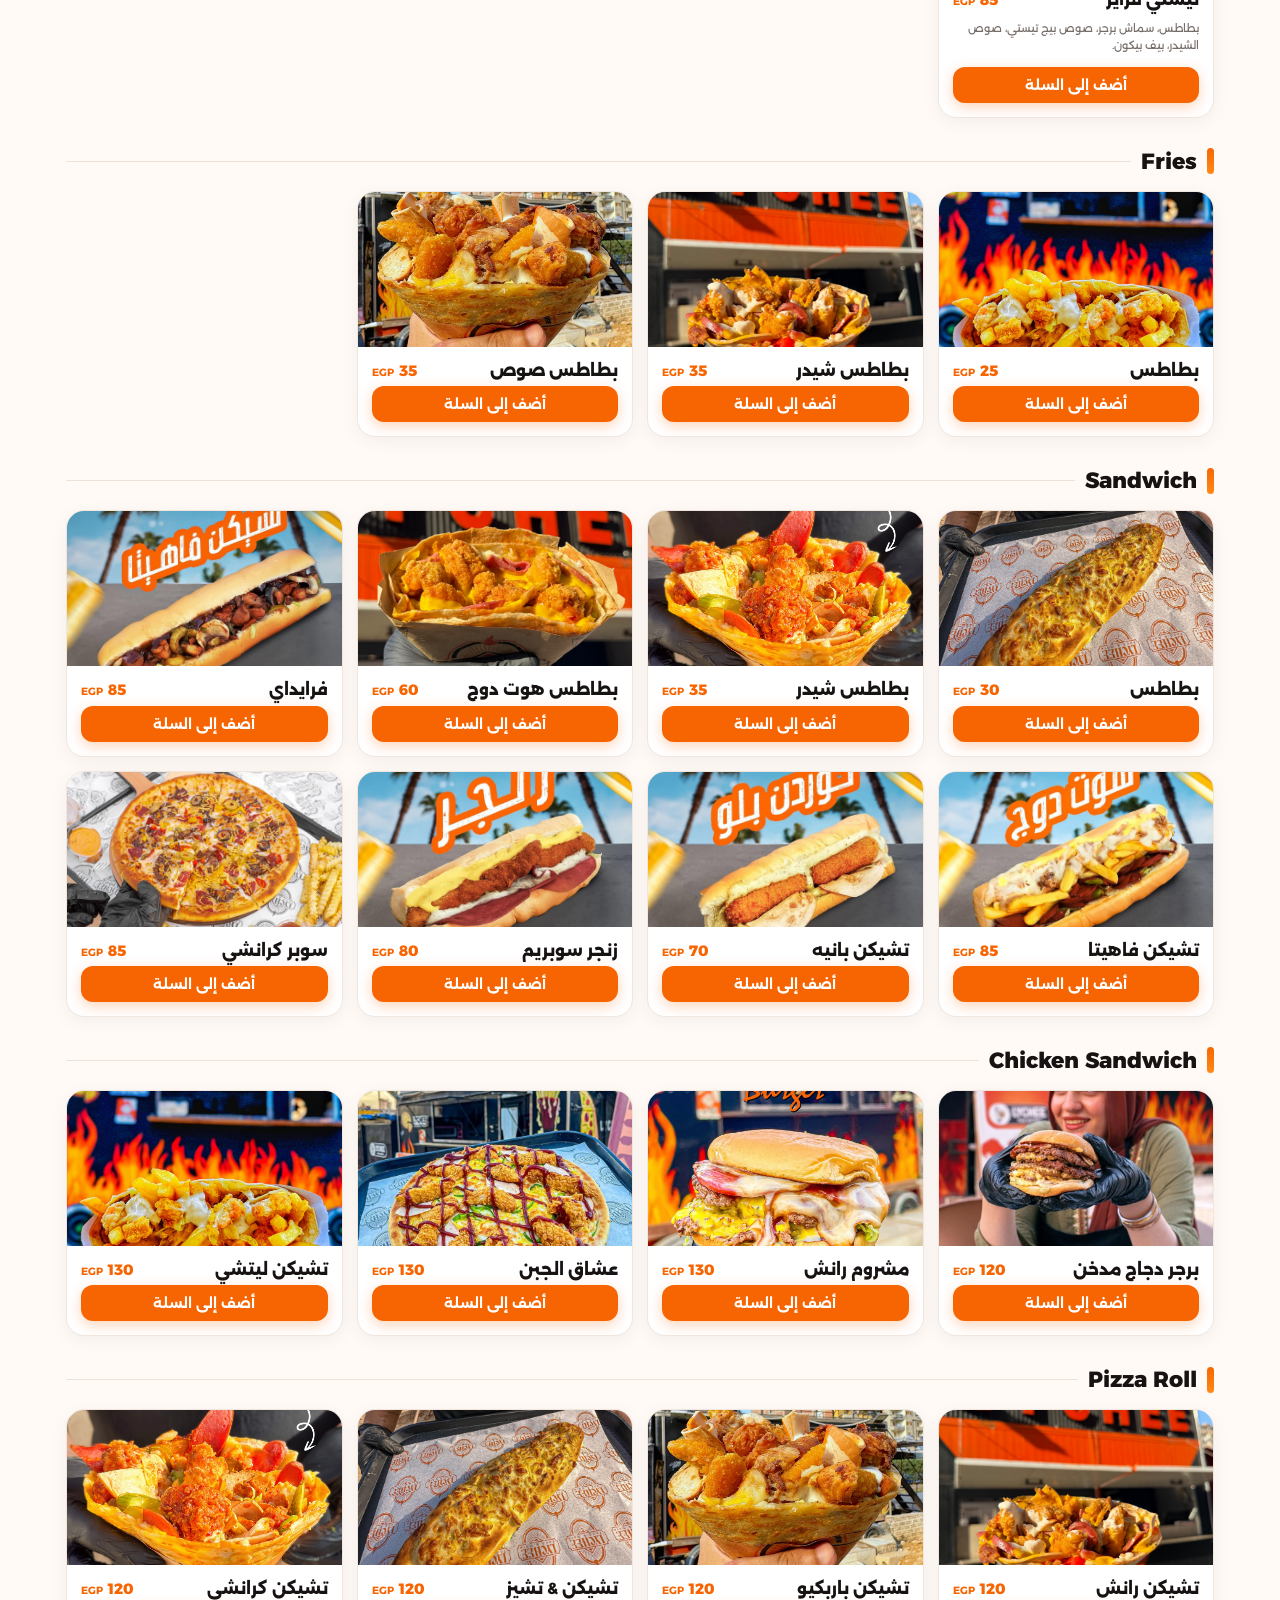
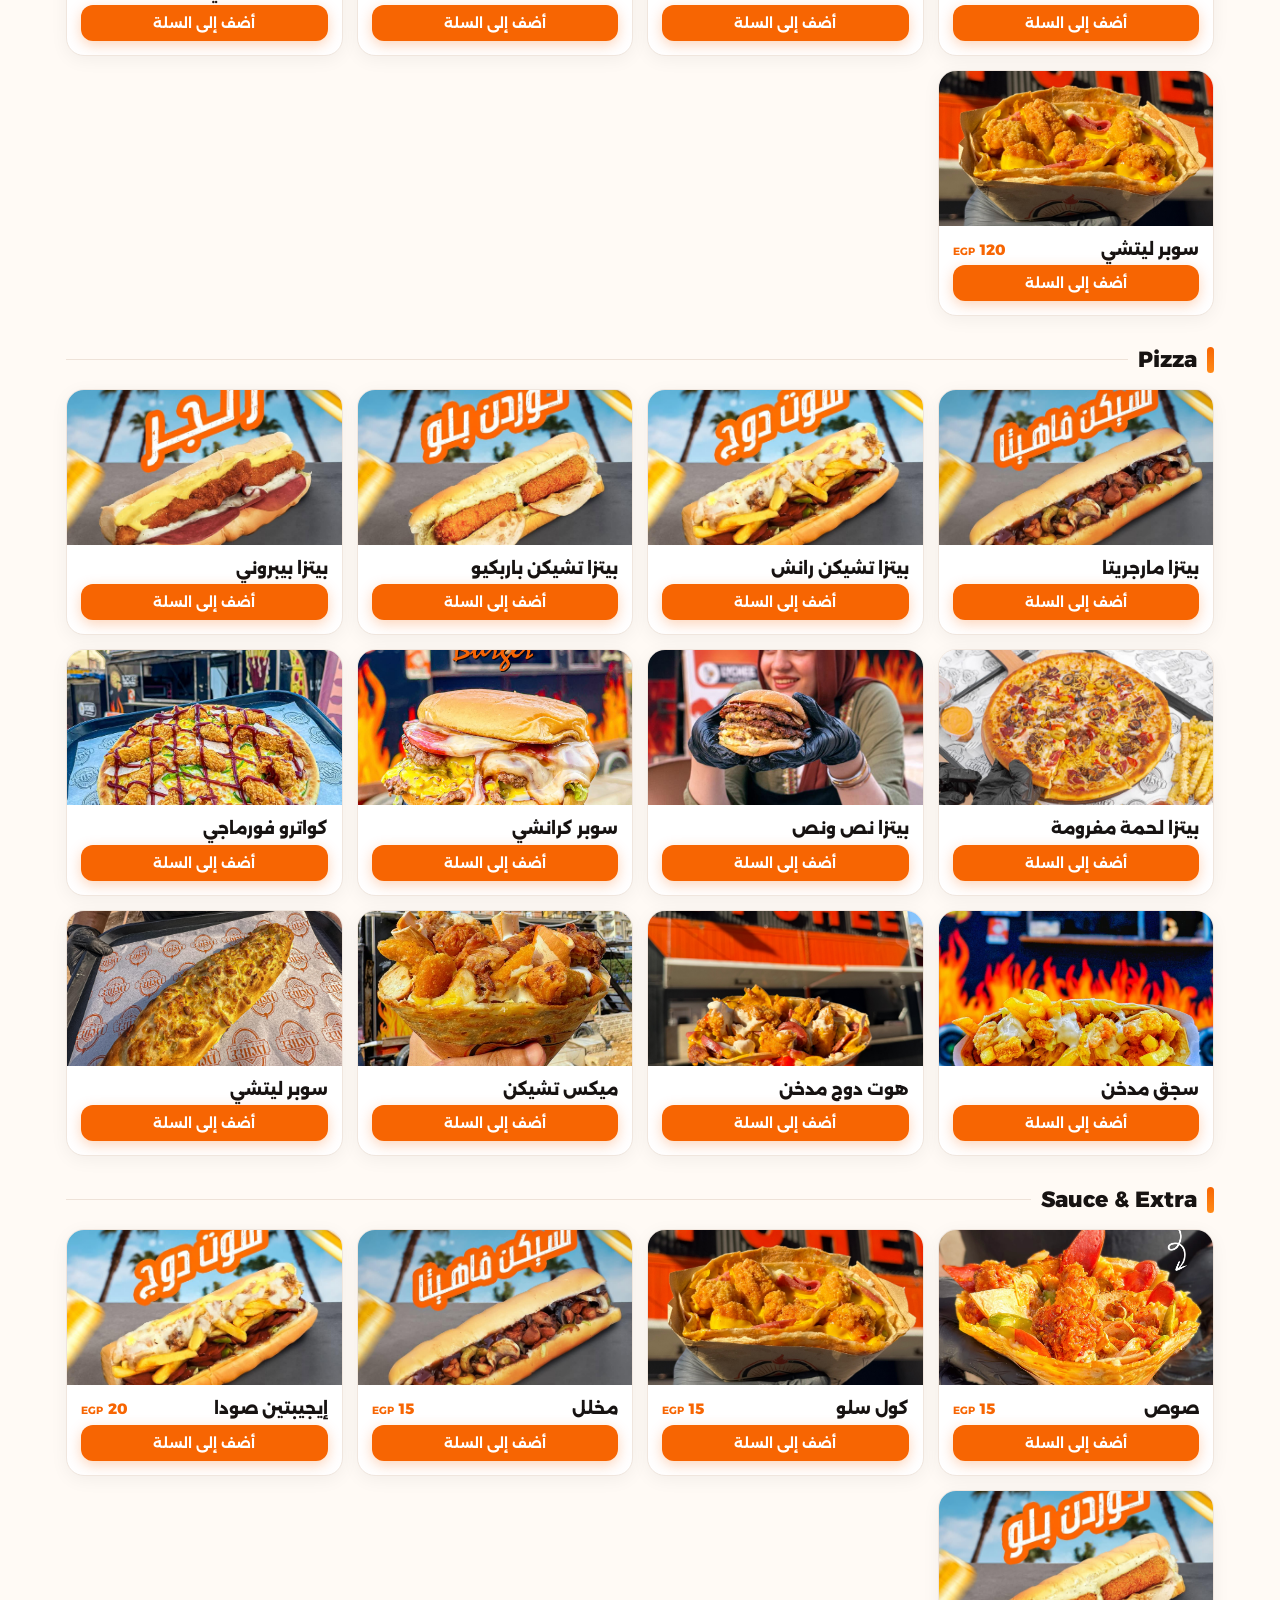
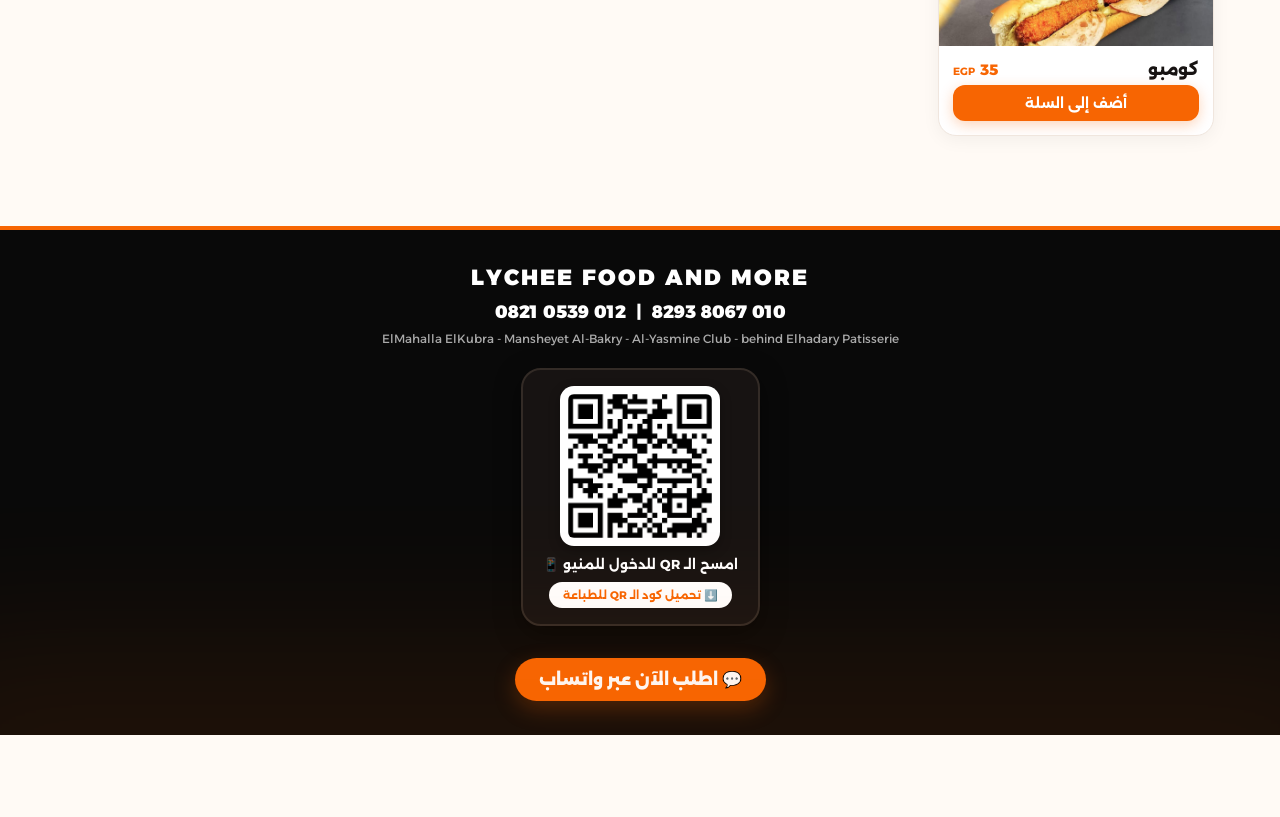
